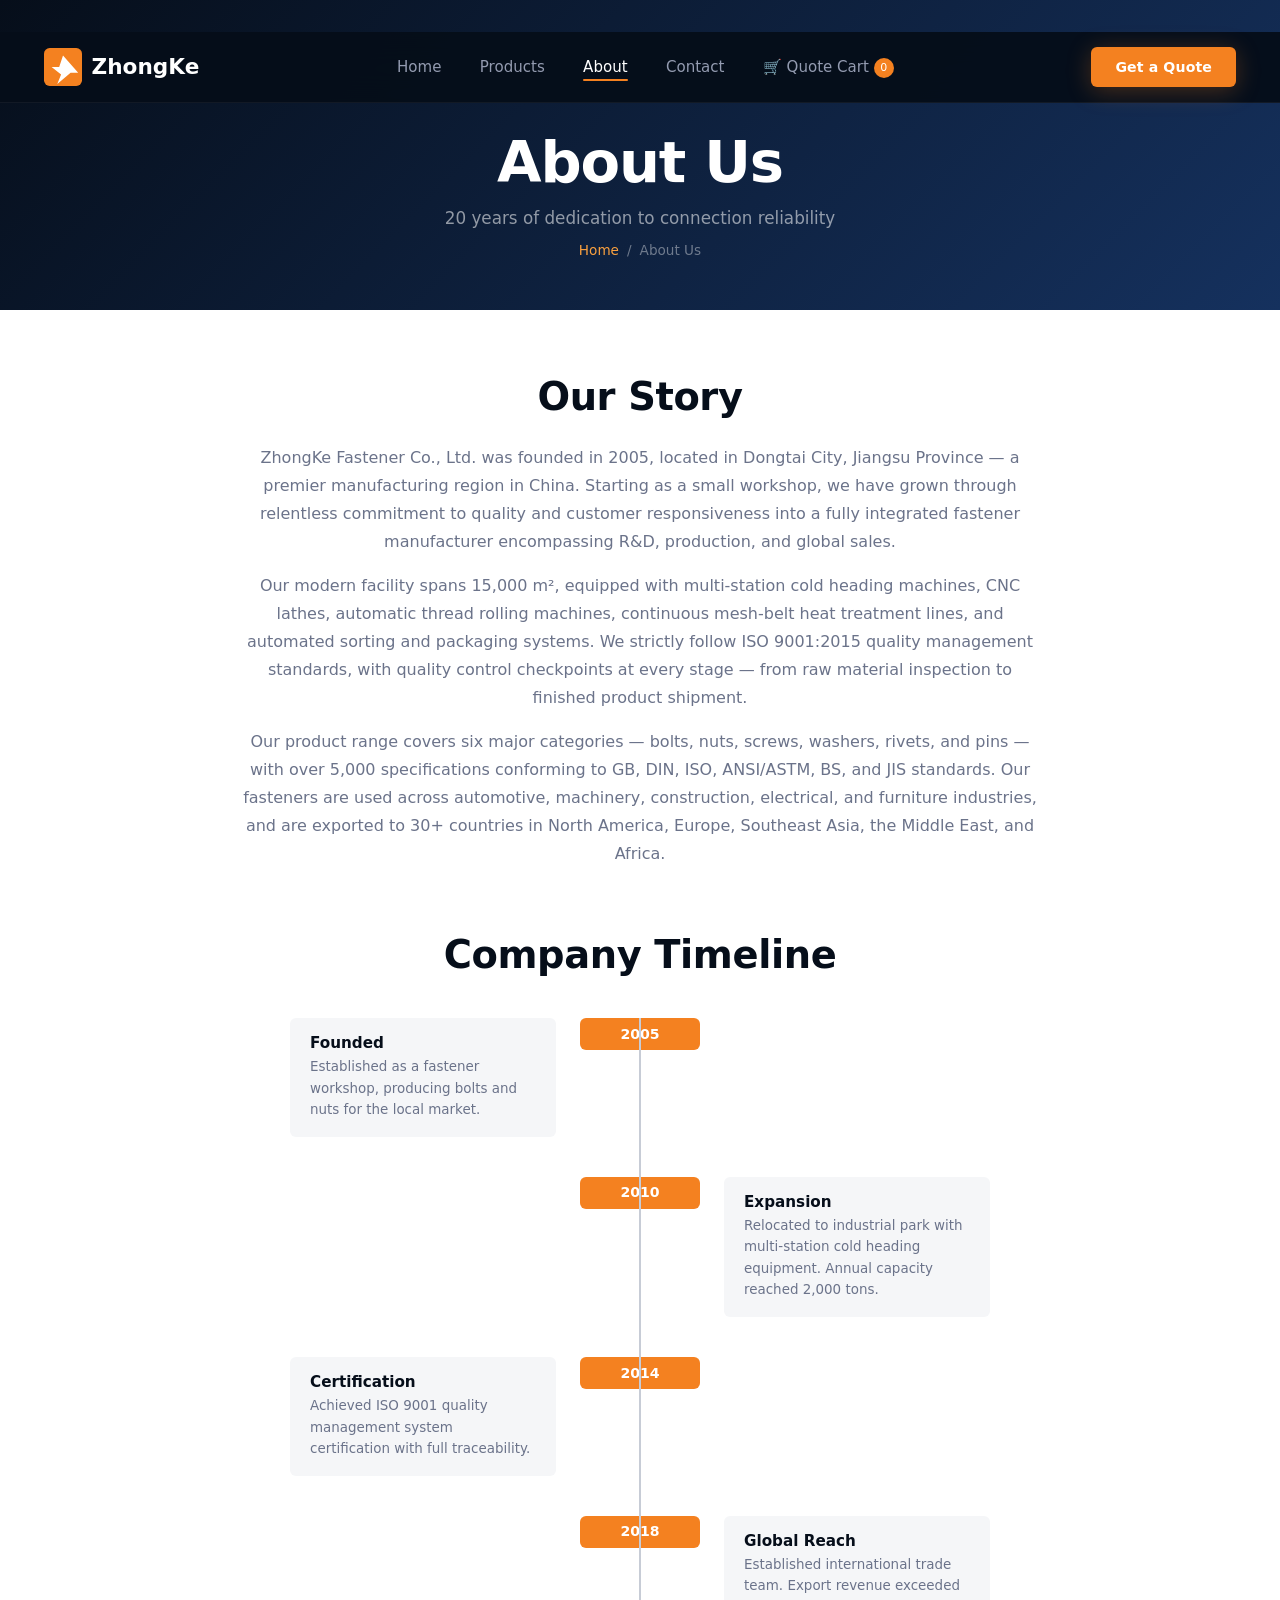
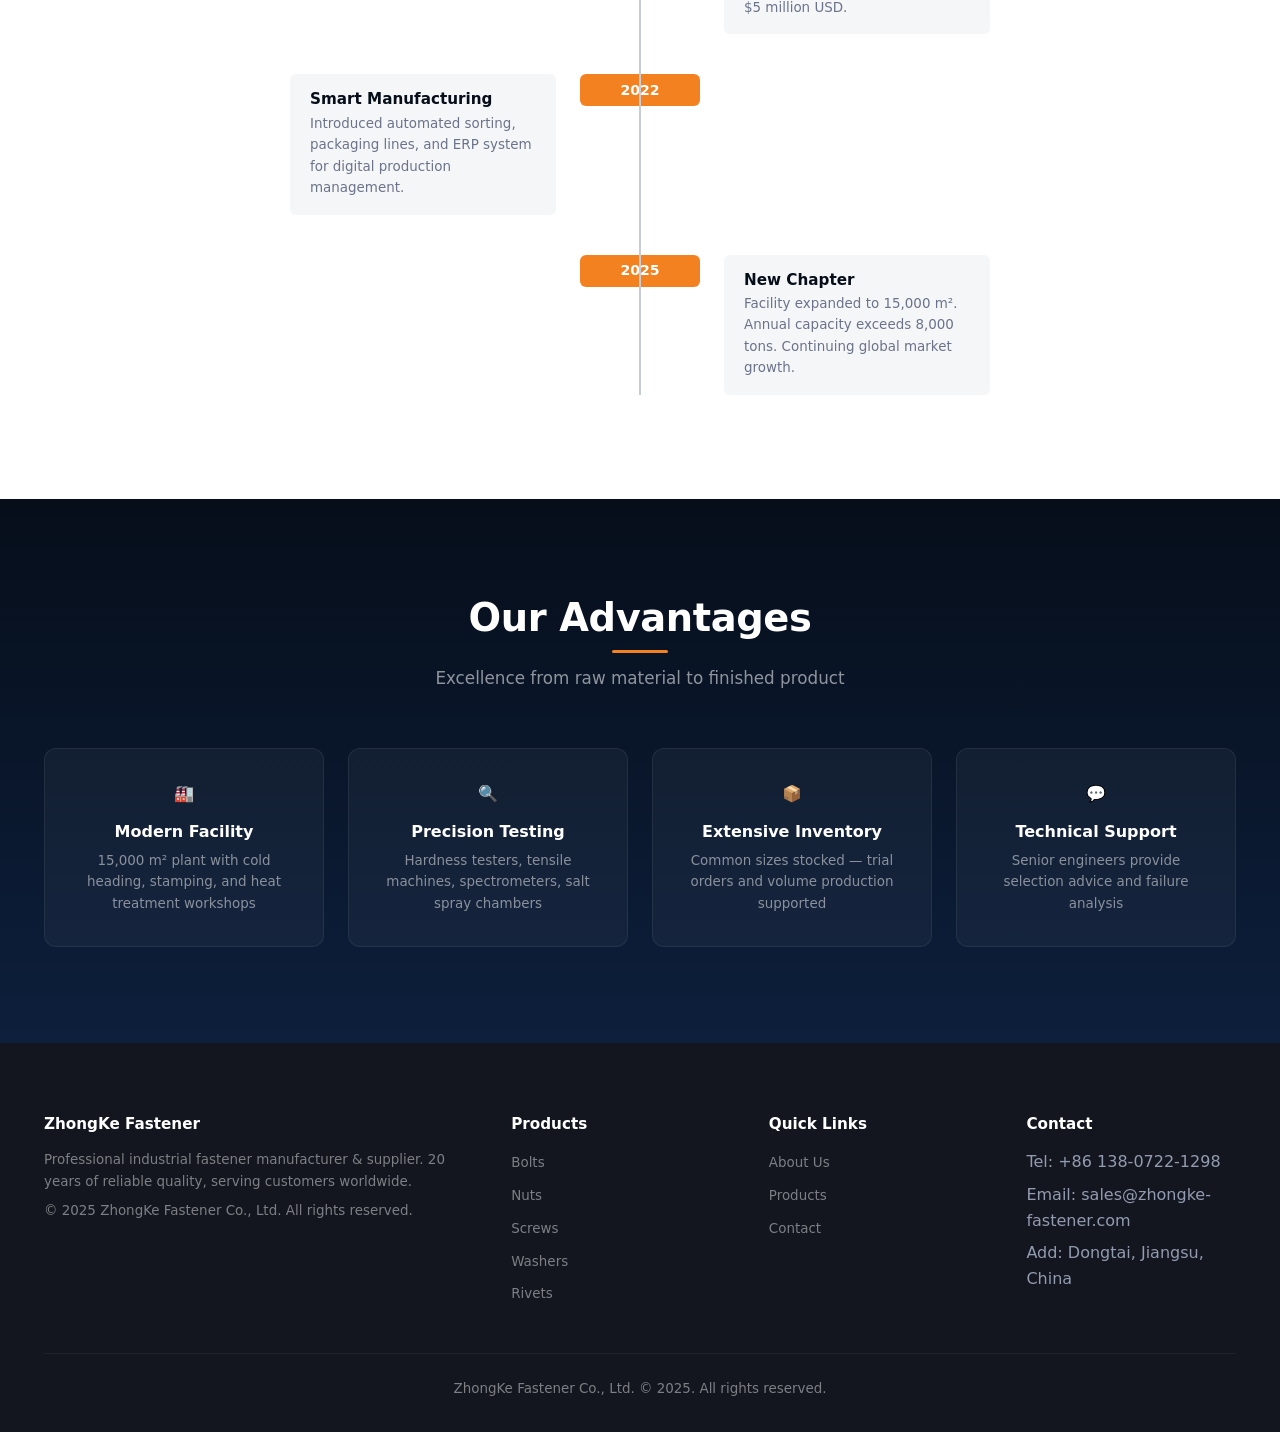
==== about.html @ 5b708c22 "Add Quote Cart + PayPal checkout to website - New cart.js: localStorage-based quote cart with add/re" ====
<!DOCTYPE html>
<html lang="en">
<head>
  <meta charset="UTF-8">
  <meta name="viewport" content="width=device-width, initial-scale=1.0">
  <meta name="description" content="About ZhongKe Fastener — Founded in 2005, professional fastener manufacturer. ISO 9001 certified, 15,000m² facility, exporting to 30+ countries.">
  <title>About Us | ZhongKe Fastener</title>
  <link rel="stylesheet" href="css/style.css">
</head>
<body>

  <nav class="navbar" id="navbar">
    <div class="container">
      <a href="index.html" class="nav-logo">
        <svg viewBox="0 0 40 40" fill="none" style="width:38px;height:38px"><rect width="40" height="40" rx="6" fill="#f48120"/><path d="M20 8l-4 12H8l10 8-4 10 14-12h8L20 8z" fill="#fff"/></svg>
        ZhongKe
      </a>
      <ul class="nav-links" id="navLinks">
        <li><a href="index.html">Home</a></li>
        <li><a href="products.html">Products</a></li>
        <li><a href="about.html" class="active">About</a></li>
        <li><a href="contact.html">Contact</a></li>
        <li><a href="cart.html" class="cart-nav-link">🛒 Quote Cart <span class="cart-badge" style="display:none;background:var(--orange);color:#fff;border-radius:50%;width:20px;height:20px;font-size:11px;align-items:center;justify-content:center;vertical-align:middle;">0</span></a></li>
      </ul>
      <div class="nav-cta">
        <a href="contact.html" class="btn btn-primary">Get a Quote</a>
      </div>
      <button class="mobile-toggle" id="mobileToggle" aria-label="Menu">
        <span></span><span></span><span></span>
      </button>
    </div>
  </nav>

  <section class="page-banner">
    <div class="container">
      <h1>About Us</h1>
      <p>20 years of dedication to connection reliability</p>
      <div class="breadcrumb">
        <a href="index.html">Home</a><span>/</span><span>About Us</span>
      </div>
    </div>
  </section>

  <section class="about-page">
    <div class="container">
      <div class="about-story">
        <h2 style="margin-bottom:1.5rem;">Our Story</h2>
        <p>ZhongKe Fastener Co., Ltd. was founded in 2005, located in Dongtai City, Jiangsu Province — a premier manufacturing region in China. Starting as a small workshop, we have grown through relentless commitment to quality and customer responsiveness into a fully integrated fastener manufacturer encompassing R&D, production, and global sales.</p>
        <p>Our modern facility spans 15,000 m², equipped with multi-station cold heading machines, CNC lathes, automatic thread rolling machines, continuous mesh-belt heat treatment lines, and automated sorting and packaging systems. We strictly follow ISO 9001:2015 quality management standards, with quality control checkpoints at every stage — from raw material inspection to finished product shipment.</p>
        <p>Our product range covers six major categories — bolts, nuts, screws, washers, rivets, and pins — with over 5,000 specifications conforming to GB, DIN, ISO, ANSI/ASTM, BS, and JIS standards. Our fasteners are used across automotive, machinery, construction, electrical, and furniture industries, and are exported to 30+ countries in North America, Europe, Southeast Asia, the Middle East, and Africa.</p>
      </div>

      <h2 style="text-align:center;margin-bottom:2.5rem;">Company Timeline</h2>
      <div class="timeline">
        <div class="timeline-item">
          <div class="timeline-content">
            <h4>Founded</h4>
            <p>Established as a fastener workshop, producing bolts and nuts for the local market.</p>
          </div>
          <div class="timeline-year">2005</div>
          <div></div>
        </div>
        <div class="timeline-item">
          <div></div>
          <div class="timeline-year">2010</div>
          <div class="timeline-content">
            <h4>Expansion</h4>
            <p>Relocated to industrial park with multi-station cold heading equipment. Annual capacity reached 2,000 tons.</p>
          </div>
        </div>
        <div class="timeline-item">
          <div class="timeline-content">
            <h4>Certification</h4>
            <p>Achieved ISO 9001 quality management system certification with full traceability.</p>
          </div>
          <div class="timeline-year">2014</div>
          <div></div>
        </div>
        <div class="timeline-item">
          <div></div>
          <div class="timeline-year">2018</div>
          <div class="timeline-content">
            <h4>Global Reach</h4>
            <p>Established international trade team. Export revenue exceeded $5 million USD.</p>
          </div>
        </div>
        <div class="timeline-item">
          <div class="timeline-content">
            <h4>Smart Manufacturing</h4>
            <p>Introduced automated sorting, packaging lines, and ERP system for digital production management.</p>
          </div>
          <div class="timeline-year">2022</div>
          <div></div>
        </div>
        <div class="timeline-item">
          <div></div>
          <div class="timeline-year">2025</div>
          <div class="timeline-content">
            <h4>New Chapter</h4>
            <p>Facility expanded to 15,000 m². Annual capacity exceeds 8,000 tons. Continuing global market growth.</p>
          </div>
        </div>
      </div>
    </div>
  </section>

  <section class="capability">
    <div class="container">
      <div class="section-title">
        <h2>Our Advantages</h2>
        <p>Excellence from raw material to finished product</p>
      </div>
      <div class="cap-grid">
        <div class="cap-card">
          <div class="cap-icon">&#x1f3ed;</div>
          <h3>Modern Facility</h3>
          <p>15,000 m² plant with cold heading, stamping, and heat treatment workshops</p>
        </div>
        <div class="cap-card">
          <div class="cap-icon">&#x1f50d;</div>
          <h3>Precision Testing</h3>
          <p>Hardness testers, tensile machines, spectrometers, salt spray chambers</p>
        </div>
        <div class="cap-card">
          <div class="cap-icon">&#x1f4e6;</div>
          <h3>Extensive Inventory</h3>
          <p>Common sizes stocked — trial orders and volume production supported</p>
        </div>
        <div class="cap-card">
          <div class="cap-icon">&#x1f4ac;</div>
          <h3>Technical Support</h3>
          <p>Senior engineers provide selection advice and failure analysis</p>
        </div>
      </div>
    </div>
  </section>

  <footer class="footer">
    <div class="container">
      <div class="footer-grid">
        <div>
          <h4>ZhongKe Fastener</h4>
          <p style="margin-bottom:0.5rem;">Professional industrial fastener manufacturer & supplier. 20 years of reliable quality, serving customers worldwide.</p>
          <p>&copy; 2025 ZhongKe Fastener Co., Ltd. All rights reserved.</p>
        </div>
        <div>
          <h4>Products</h4>
          <ul class="footer-links">
            <li><a href="products.html#bolts">Bolts</a></li>
            <li><a href="products.html#nuts">Nuts</a></li>
            <li><a href="products.html#screws">Screws</a></li>
            <li><a href="products.html#washers">Washers</a></li>
            <li><a href="products.html#rivets">Rivets</a></li>
          </ul>
        </div>
        <div>
          <h4>Quick Links</h4>
          <ul class="footer-links">
            <li><a href="about.html">About Us</a></li>
            <li><a href="products.html">Products</a></li>
            <li><a href="contact.html">Contact</a></li>
          </ul>
        </div>
        <div>
          <h4>Contact</h4>
          <ul class="footer-links">
            <li>Tel: +86 138-0722-1298</li>
            <li>Email: sales@zhongke-fastener.com</li>
            <li>Add: Dongtai, Jiangsu, China</li>
          </ul>
        </div>
      </div>
      <div class="footer-bottom">
        <p>ZhongKe Fastener Co., Ltd. &copy; 2025. All rights reserved.</p>
      </div>
    </div>
  </footer>

  <button class="scroll-top" id="scrollTop" aria-label="Back to top">&#x2191;</button>

  <script src="js/cart.js"></script>
  <script src="js/main.js"></script>
</html>
---- css/style.css ----
/* ============================================
   ZhongKe Fastener - Professional Website
   ============================================ */

:root {
  --blue-dark: #060e1a;
  --blue: #0d1f3c;
  --blue-mid: #15315e;
  --orange: #f48120;
  --orange-light: #f9a03f;
  --orange-glow: #fcc88c;
  --gold: #d4a017;
  --steel: #94a3b8;
  --white: #ffffff;
  --gray-50: #f5f6f8;
  --gray-100: #e7e9ee;
  --gray-200: #c7ccd6;
  --gray-300: #939bb0;
  --gray-500: #6b738a;
  --gray-600: #50576b;
  --gray-800: #232836;
  --gray-900: #13161f;
  --green: #0ea95a;
  --shadow-sm: 0 1px 3px rgba(6,14,26,0.06);
  --shadow: 0 4px 20px rgba(6,14,26,0.10);
  --shadow-lg: 0 16px 48px rgba(6,14,26,0.14);
  --shadow-orange: 0 4px 24px rgba(244,129,32,0.28);
  --radius: 6px;
  --radius-lg: 12px;
  --transition: 0.22s cubic-bezier(0.4, 0, 0.2, 1);
}

/* --- Reset --- */
*, *::before, *::after { box-sizing: border-box; margin: 0; padding: 0; }
html { scroll-behavior: smooth; font-size: 16px; }
body {
  font-family: 'Inter', 'Segoe UI', 'PingFang SC', 'Microsoft YaHei', system-ui, -apple-system, sans-serif;
  color: var(--gray-800);
  background: var(--white);
  line-height: 1.6;
  overflow-x: hidden;
  -webkit-font-smoothing: antialiased;
}
a { text-decoration: none; color: inherit; }
ul { list-style: none; }
img { max-width: 100%; display: block; }
h1, h2, h3, h4 { font-weight: 800; line-height: 1.2; color: var(--blue-dark); }
h1 { font-size: clamp(2.4rem, 4.5vw, 3.6rem); letter-spacing: -0.02em; }
h2 { font-size: clamp(1.7rem, 3.2vw, 2.4rem); letter-spacing: -0.01em; }
h3 { font-size: 1.2rem; }

.section-title { text-align: center; margin-bottom: 3.5rem; }
.section-title h2 { display: inline-block; padding-bottom: 0.75rem; position: relative; }
.section-title h2::after {
  content: '';
  position: absolute; bottom: 0; left: 50%; transform: translateX(-50%);
  width: 56px; height: 3px; background: var(--orange); border-radius: 2px;
}
.section-title p { color: var(--gray-500); margin-top: 0.75rem; font-size: 1.05rem; }
.container { max-width: 1240px; margin: 0 auto; padding: 0 1.5rem; }

/* --- Buttons --- */
.btn {
  display: inline-flex; align-items: center; gap: 0.5rem;
  padding: 0.85rem 2.2rem; border-radius: var(--radius);
  font-weight: 700; font-size: 0.95rem; transition: all var(--transition);
  cursor: pointer; border: none; text-align: center; letter-spacing: 0.01em;
}
.btn-primary { background: var(--orange); color: var(--white); box-shadow: var(--shadow-orange); }
.btn-primary:hover { background: #e0730e; transform: translateY(-2px); box-shadow: 0 8px 32px rgba(244,129,32,0.40); }
.btn-outline { background: transparent; color: var(--white); border: 2px solid rgba(255,255,255,0.4); }
.btn-outline:hover { background: var(--white); color: var(--blue-dark); border-color: var(--white); }
.btn-white { background: var(--white); color: var(--blue-dark); font-weight: 700; }
.btn-white:hover { transform: translateY(-2px); box-shadow: var(--shadow-lg); }

/* ============================================
   NAVIGATION
   ============================================ */
.navbar {
  position: fixed; top: 0; left: 0; right: 0; z-index: 1000;
  background: rgba(6,14,26,0.96); backdrop-filter: blur(16px);
  border-bottom: 1px solid rgba(255,255,255,0.05); transition: all var(--transition);
}
.navbar .container { display: flex; align-items: center; justify-content: space-between; height: 70px; }
.nav-logo { display: flex; align-items: center; gap: 0.6rem; font-size: 1.35rem; font-weight: 800; color: var(--white); }
.nav-logo svg { width: 38px; height: 38px; }
.nav-links { display: flex; align-items: center; gap: 2.4rem; }
.nav-links a { color: var(--gray-300); font-weight: 500; font-size: 0.94rem; transition: color var(--transition); position: relative; }
.nav-links a::after { content: ''; position: absolute; bottom: -5px; left: 0; width: 0; height: 2px; background: var(--orange); border-radius: 1px; transition: width var(--transition); }
.nav-links a:hover, .nav-links a.active { color: var(--white); }
.nav-links a:hover::after, .nav-links a.active::after { width: 100%; }
.nav-cta .btn { padding: 0.55rem 1.5rem; font-size: 0.88rem; }
.mobile-toggle { display: none; flex-direction: column; gap: 5px; cursor: pointer; padding: 6px; background: none; border: none; }
.mobile-toggle span { display: block; width: 28px; height: 2.5px; background: var(--white); border-radius: 3px; transition: all var(--transition); }

/* ============================================
   HERO
   ============================================ */
.hero {
  position: relative; min-height: 100vh; display: flex; align-items: center;
  background: linear-gradient(135deg, var(--blue-dark) 0%, #0a1730 40%, var(--blue) 100%);
  overflow: hidden;
}
.hero-bg-pattern {
  position: absolute; inset: 0; opacity: 0.04;
  background-image: url("data:image/svg+xml,%3Csvg width='60' height='60' viewBox='0 0 60 60' xmlns='http://www.w3.org/2000/svg'%3E%3Cpath d='M30 2l8 14 16 4-12 10 2 16-14-8-14 8 2-16-12-10 16-4z' fill='%23ffffff'/%3E%3C/svg%3E");
  background-size: 60px 60px;
}
.hero-glow-1, .hero-glow-2 {
  position: absolute; border-radius: 50%; filter: blur(100px);
}
.hero-glow-1 { top: -30%; right: -15%; width: 700px; height: 700px; background: rgba(244,129,32,0.12); }
.hero-glow-2 { bottom: -25%; left: -10%; width: 500px; height: 500px; background: rgba(212,160,23,0.08); }
.hero .container { position: relative; z-index: 1; display: grid; grid-template-columns: 1fr 1fr; gap: 4rem; align-items: center; padding-top: 70px; }
.hero-content { padding-right: 1rem; }
.hero-badge { display: inline-block; background: rgba(244,129,32,0.14); color: var(--orange-light); padding: 0.4rem 1.2rem; border-radius: 50px; font-size: 0.84rem; font-weight: 600; margin-bottom: 1.5rem; border: 1px solid rgba(244,129,32,0.25); }
.hero h1 { color: var(--white); margin-bottom: 1.25rem; }
.hero h1 span { color: var(--orange); }
.hero p { color: rgba(255,255,255,0.65); font-size: 1.1rem; max-width: 480px; margin-bottom: 2rem; line-height: 1.7; }
.hero-buttons { display: flex; gap: 1rem; flex-wrap: wrap; }
.hero-stats { display: flex; gap: 3rem; margin-top: 3rem; padding-top: 2rem; border-top: 1px solid rgba(255,255,255,0.08); }
.hero-stat h3 { color: var(--orange); font-size: 2rem; font-weight: 800; }
.hero-stat p { color: rgba(255,255,255,0.5); font-size: 0.84rem; margin: 0; }
.hero-visual { display: flex; justify-content: center; align-items: center; }
.hero-prod-grid { display: grid; grid-template-columns: 1fr 1fr; gap: 1rem; }
.hero-prod-card {
  background: rgba(255,255,255,0.04); border: 1px solid rgba(255,255,255,0.08);
  border-radius: var(--radius-lg); padding: 1.8rem 1.4rem; text-align: center;
  backdrop-filter: blur(12px); transition: all var(--transition);
}
.hero-prod-card:hover { background: rgba(255,255,255,0.08); transform: translateY(-4px); border-color: rgba(244,129,32,0.3); }
.hero-prod-card svg { width: 40px; height: 40px; margin-bottom: 0.75rem; color: var(--orange); }
.hero-prod-card h4 { color: var(--white); font-size: 0.94rem; font-weight: 600; margin-bottom: 0.2rem; }
.hero-prod-card p { color: rgba(255,255,255,0.4); font-size: 0.78rem; margin: 0; }

/* ============================================
   SECTION: About
   ============================================ */
.about { padding: 6rem 0; background: var(--white); }
.about-grid { display: grid; grid-template-columns: 1fr 1fr; gap: 5rem; align-items: center; }
.about-visual { position: relative; }
.about-visual-box {
  background: linear-gradient(135deg, var(--blue-mid), var(--blue-dark));
  border-radius: var(--radius-lg); height: 380px; position: relative; overflow: hidden;
  display: flex; align-items: center; justify-content: center;
}
.about-visual-box::after {
  content: ''; position: absolute;
  top: 16px; left: 16px; right: -16px; bottom: -16px;
  border: 2.5px solid var(--orange); border-radius: var(--radius-lg); z-index: -1;
}
.about-visual-box .visual-icon {
  position: relative; z-index: 1; color: rgba(244,129,32,0.5);
}
.about-visual-box .visual-icon svg { width: 100px; height: 100px; }
.about-stats-row { display: flex; gap: 2rem; margin-top: 1.5rem; }
.about-stat-mini { text-align: center; }
.about-stat-mini .stat-num { font-size: 1.6rem; font-weight: 800; color: var(--orange); }
.about-stat-mini .stat-label { font-size: 0.8rem; color: var(--gray-500); }
.about-features { display: grid; grid-template-columns: 1fr 1fr; gap: 1.2rem; margin-top: 2rem; }
.about-feat { display: flex; align-items: flex-start; gap: 0.8rem; padding: 0.8rem; border-radius: var(--radius); transition: background var(--transition); }
.about-feat:hover { background: var(--gray-50); }
.about-feat .feat-icon {
  flex-shrink: 0; width: 44px; height: 44px; background: rgba(244,129,32,0.08);
  border-radius: var(--radius); display: flex; align-items: center; justify-content: center;
  border: 1.5px solid rgba(244,129,32,0.12);
}
.about-feat .feat-icon svg { width: 22px; height: 22px; color: var(--orange); }
.about-feat h4 { font-size: 0.94rem; margin-bottom: 0.15rem; }
.about-feat p { font-size: 0.84rem; color: var(--gray-500); }

/* ============================================
   SECTION: Products Preview
   ============================================ */
.products { padding: 6rem 0; background: var(--gray-50); }
.product-categories { display: grid; grid-template-columns: repeat(8, 1fr); gap: 0.8rem; margin-bottom: 3rem; }
.cat-card {
  background: var(--white); border-radius: var(--radius-lg); padding: 1.8rem 0.8rem;
  text-align: center; box-shadow: var(--shadow-sm); border: 2px solid transparent;
  transition: all var(--transition); cursor: pointer;
}
.cat-card:hover { transform: translateY(-5px); box-shadow: var(--shadow); border-color: var(--orange); }
.cat-card.active { border-color: var(--orange); background: #fef9f4; box-shadow: 0 0 0 4px rgba(244,129,32,0.08); }
.cat-icon { margin-bottom: 0.8rem; display: flex; justify-content: center; }
.cat-icon svg { width: 44px; height: 44px; }
.cat-card.active .cat-icon svg { color: var(--orange); }
.cat-card h3 { font-size: 0.95rem; margin-bottom: 0.2rem; }
.cat-card p { font-size: 0.78rem; color: var(--gray-500); }

.product-table-wrapper {
  background: var(--white); border-radius: var(--radius-lg); box-shadow: var(--shadow);
  overflow: hidden; border: 1px solid var(--gray-100);
}
.product-table-header { background: var(--blue-dark); color: var(--white); padding: 1.25rem 2rem; display: flex; align-items: center; justify-content: space-between; }
.product-table-header h3 { color: var(--white); font-size: 1.1rem; }
.product-count { font-size: 0.84rem; color: var(--orange-light); background: rgba(244,129,32,0.15); padding: 0.3rem 0.8rem; border-radius: 50px; }
.product-table { width: 100%; border-collapse: collapse; }
.product-table thead th { background: var(--gray-50); padding: 0.9rem 1.25rem; text-align: left; font-size: 0.78rem; font-weight: 700; color: var(--gray-500); text-transform: uppercase; letter-spacing: 0.06em; border-bottom: 2px solid var(--gray-200); }
.product-table tbody td { padding: 0.95rem 1.25rem; font-size: 0.88rem; border-bottom: 1px solid var(--gray-100); }
.product-table tbody tr:hover { background: #fafbfc; }
.spec-tag { display: inline-block; background: var(--gray-50); padding: 0.2rem 0.6rem; border-radius: 4px; font-size: 0.78rem; margin: 0.12rem; font-weight: 500; color: var(--gray-600); border: 1px solid var(--gray-100); }
.grade-tag { display: inline-block; background: rgba(14,169,90,0.08); color: #0a7a40; padding: 0.22rem 0.65rem; border-radius: 4px; font-size: 0.8rem; font-weight: 700; }
.inquiry-link { color: var(--orange); font-weight: 600; font-size: 0.84rem; white-space: nowrap; }
.inquiry-link:hover { text-decoration: underline; }

/* ============================================
   SECTION: Production Process (NEW)
   ============================================ */
.process { padding: 6rem 0; background: var(--white); }
.process-steps {
  display: grid; grid-template-columns: repeat(5, 1fr); gap: 1rem;
  position: relative;
}
.process-steps::before {
  content: '';
  position: absolute; top: 44px; left: 10%; right: 10%; height: 2px;
  background: linear-gradient(90deg, var(--gray-200), var(--orange), var(--gray-200));
  z-index: 0;
}
.process-step {
  text-align: center; position: relative; z-index: 1;
}
.process-step .step-circle {
  width: 88px; height: 88px; margin: 0 auto 1rem;
  background: var(--white); border: 2.5px solid var(--gray-200);
  border-radius: 50%; display: flex; align-items: center; justify-content: center;
  transition: all var(--transition);
}
.process-step:hover .step-circle { border-color: var(--orange); background: #fef9f4; transform: scale(1.05); }
.process-step .step-circle svg { width: 38px; height: 38px; color: var(--gray-500); transition: color var(--transition); }
.process-step:hover .step-circle svg { color: var(--orange); }
.process-step .step-num {
  font-size: 0.75rem; font-weight: 800; color: var(--orange);
  background: rgba(244,129,32,0.1); padding: 0.15rem 0.5rem; border-radius: 20px;
  display: inline-block; margin-bottom: 0.5rem;
}
.process-step h4 { font-size: 0.94rem; margin-bottom: 0.25rem; }
.process-step p { font-size: 0.8rem; color: var(--gray-500); }

/* ============================================
   SECTION: Material Grade Table (NEW)
   ============================================ */
.material-ref { padding: 6rem 0; background: var(--gray-50); }
.grade-table-wrapper {
  background: var(--white); border-radius: var(--radius-lg); box-shadow: var(--shadow);
  overflow: hidden;
}
.grade-table { width: 100%; border-collapse: collapse; }
.grade-table thead th {
  background: var(--blue-dark); color: var(--white); padding: 1rem 1.25rem;
  text-align: left; font-size: 0.82rem; font-weight: 700; text-transform: uppercase; letter-spacing: 0.05em;
}
.grade-table thead th:first-child { border-radius: var(--radius-lg) 0 0 0; }
.grade-table thead th:last-child { border-radius: 0 var(--radius-lg) 0 0; }
.grade-table tbody td { padding: 0.9rem 1.25rem; font-size: 0.88rem; border-bottom: 1px solid var(--gray-100); }
.grade-table tbody tr:hover { background: #fafbfc; }
.grade-highlight { color: var(--orange); font-weight: 700; }

/* ============================================
   SECTION: FAQ (NEW)
   ============================================ */
.faq { padding: 6rem 0; background: var(--white); }
.faq-list { max-width: 800px; margin: 0 auto; }
.faq-item {
  border: 1px solid var(--gray-100); border-radius: var(--radius);
  margin-bottom: 0.75rem; overflow: hidden;
  transition: all var(--transition);
}
.faq-item:hover { border-color: var(--gray-200); }
.faq-item.open { border-color: var(--orange); box-shadow: 0 0 0 3px rgba(244,129,32,0.06); }
.faq-question {
  width: 100%; display: flex; align-items: center; justify-content: space-between;
  padding: 1.2rem 1.5rem; background: none; border: none;
  cursor: pointer; font-size: 1rem; font-weight: 600; color: var(--blue-dark);
  text-align: left; font-family: inherit;
}
.faq-question .faq-arrow {
  flex-shrink: 0; width: 24px; height: 24px; transition: transform var(--transition);
  color: var(--gray-500);
}
.faq-item.open .faq-question .faq-arrow { transform: rotate(180deg); color: var(--orange); }
.faq-answer { max-height: 0; overflow: hidden; transition: max-height 0.35s ease; }
.faq-item.open .faq-answer { max-height: 300px; }
.faq-answer p { padding: 0 1.5rem 1.2rem; font-size: 0.9rem; color: var(--gray-600); line-height: 1.7; }

/* ============================================
   SECTION: Catalog Download (NEW)
   ============================================ */
.catalog-cta {
  padding: 5rem 0; background: linear-gradient(135deg, var(--blue-dark), var(--blue-mid));
  text-align: center; position: relative; overflow: hidden;
}
.catalog-cta::before {
  content: ''; position: absolute; top: -50%; left: -20%;
  width: 600px; height: 600px; border-radius: 50%;
  background: rgba(244,129,32,0.08); filter: blur(80px);
}
.catalog-cta .container { position: relative; z-index: 1; }
.catalog-cta h2 { color: var(--white); margin-bottom: 0.75rem; }
.catalog-cta p { color: rgba(255,255,255,0.6); font-size: 1.05rem; margin-bottom: 2rem; }
.catalog-features { display: flex; justify-content: center; gap: 3rem; margin-bottom: 2rem; flex-wrap: wrap; }
.catalog-feat { color: rgba(255,255,255,0.7); display: flex; align-items: center; gap: 0.5rem; font-size: 0.9rem; }
.catalog-feat svg { width: 20px; height: 20px; color: var(--orange); }

/* ============================================
   SECTION: Why Us (Capability)
   ============================================ */
.capability { padding: 6rem 0; background: linear-gradient(180deg, var(--blue-dark), var(--blue)); color: var(--white); }
.capability .section-title h2 { color: var(--white); }
.capability .section-title p { color: rgba(255,255,255,0.55); }
.cap-grid { display: grid; grid-template-columns: repeat(4, 1fr); gap: 1.5rem; }
.cap-card {
  background: rgba(255,255,255,0.04); border: 1px solid rgba(255,255,255,0.07);
  border-radius: var(--radius-lg); padding: 2rem 1.5rem; text-align: center;
  transition: all var(--transition);
}
.cap-card:hover { background: rgba(255,255,255,0.08); transform: translateY(-4px); }
.cap-card .cap-icon { margin-bottom: 1rem; display: flex; justify-content: center; }
.cap-card .cap-icon svg { width: 44px; height: 44px; color: var(--orange); }
.cap-card h3 { color: var(--white); font-size: 1rem; margin-bottom: 0.5rem; }
.cap-card p { color: rgba(255,255,255,0.5); font-size: 0.84rem; }

/* ============================================
   SECTION: Certifications
   ============================================ */
.certs { padding: 4rem 0; background: var(--white); border-top: 1px solid var(--gray-100); }
.cert-strip { display: flex; align-items: center; justify-content: center; gap: 4rem; flex-wrap: wrap; }
.cert-item { text-align: center; opacity: 0.65; transition: opacity var(--transition); }
.cert-item:hover { opacity: 1; }
.cert-item .cert-icon { margin-bottom: 0.5rem; display: flex; justify-content: center; }
.cert-item .cert-icon svg { width: 36px; height: 36px; color: var(--gray-500); }
.cert-item p { font-size: 0.82rem; font-weight: 700; color: var(--gray-500); }

/* ============================================
   SECTION: Contact
   ============================================ */
.contact { padding: 6rem 0; background: var(--gray-50); }
.contact-grid { display: grid; grid-template-columns: 1fr 1.2fr; gap: 3rem; align-items: start; }
.contact-info .contact-item { display: flex; align-items: flex-start; gap: 1rem; padding: 1.1rem 0; border-bottom: 1px solid var(--gray-200); }
.contact-icon { flex-shrink: 0; width: 48px; height: 48px; background: rgba(244,129,32,0.08); border-radius: var(--radius); display: flex; align-items: center; justify-content: center; border: 1.5px solid rgba(244,129,32,0.1); }
.contact-icon svg { width: 22px; height: 22px; color: var(--orange); }
.contact-info h3 { font-size: 1rem; margin-bottom: 0.1rem; font-weight: 700; }
.contact-info p { color: var(--gray-500); font-size: 0.9rem; }

.inquiry-form { background: var(--white); border-radius: var(--radius-lg); padding: 2.5rem; box-shadow: var(--shadow-lg); border: 1px solid var(--gray-100); }
.inquiry-form h3 { margin-bottom: 1.5rem; font-size: 1.2rem; }
.form-row { display: grid; grid-template-columns: 1fr 1fr; gap: 1rem; }
.form-group { margin-bottom: 1.1rem; }
.form-group label { display: block; font-size: 0.84rem; font-weight: 700; margin-bottom: 0.35rem; color: var(--gray-800); }
.form-group input, .form-group select, .form-group textarea {
  width: 100%; padding: 0.7rem 1rem; border: 1.5px solid var(--gray-200);
  border-radius: var(--radius); font-size: 0.9rem; font-family: inherit;
  background: var(--gray-50); transition: all var(--transition); color: var(--gray-800);
}
.form-group input:focus, .form-group select:focus, .form-group textarea:focus {
  outline: none; border-color: var(--orange); box-shadow: 0 0 0 3px rgba(244,129,32,0.08); background: var(--white);
}
.form-group textarea { resize: vertical; min-height: 110px; }
.form-group.full { grid-column: 1 / -1; }

/* ============================================
   FOOTER
   ============================================ */
.footer { background: var(--gray-900); color: var(--gray-300); padding: 4.5rem 0 2rem; }
.footer-grid { display: grid; grid-template-columns: 2fr 1fr 1fr 1fr; gap: 3rem; padding-bottom: 2.5rem; border-bottom: 1px solid rgba(255,255,255,0.05); }
.footer h4 { color: var(--white); font-size: 0.95rem; margin-bottom: 1rem; font-weight: 700; }
.footer p, .footer a { font-size: 0.84rem; color: rgba(255,255,255,0.45); }
.footer a:hover { color: var(--orange); }
.footer-links li { margin-bottom: 0.45rem; }
.footer-bottom { padding-top: 1.5rem; text-align: center; font-size: 0.8rem; color: rgba(255,255,255,0.25); }

/* ============================================
   SCROLL TO TOP
   ============================================ */
.scroll-top {
  position: fixed; bottom: 2rem; right: 2rem; width: 46px; height: 46px;
  background: var(--orange); color: var(--white); border: none; border-radius: 50%;
  font-size: 1.2rem; cursor: pointer; box-shadow: var(--shadow-orange);
  opacity: 0; transform: translateY(20px); transition: all var(--transition);
  pointer-events: none; z-index: 999; display: flex; align-items: center; justify-content: center;
}
.scroll-top.visible { opacity: 1; transform: translateY(0); pointer-events: auto; }
.scroll-top:hover { background: #e0730e; transform: translateY(-3px); }

/* ============================================
   PAGE BANNER
   ============================================ */
.page-banner { background: linear-gradient(135deg, var(--blue-dark), var(--blue-mid)); padding: 8rem 0 3rem; text-align: center; }
.page-banner h1 { color: var(--white); margin-bottom: 0.5rem; }
.page-banner p { color: rgba(255,255,255,0.55); font-size: 1.05rem; }
.breadcrumb { display: flex; justify-content: center; gap: 0.5rem; font-size: 0.85rem; color: rgba(255,255,255,0.4); margin-top: 0.5rem; }
.breadcrumb a { color: var(--orange-light); }
.breadcrumb a:hover { text-decoration: underline; }

/* ============================================
   PRODUCTS PAGE
   ============================================ */
.products-page { padding: 4rem 0; background: var(--white); }
.product-filter-bar { display: flex; gap: 1rem; margin-bottom: 2.5rem; flex-wrap: wrap; align-items: center; justify-content: space-between; }
.filter-tags { display: flex; gap: 0.5rem; flex-wrap: wrap; }
.filter-tag { padding: 0.45rem 1.1rem; border-radius: 50px; font-size: 0.84rem; font-weight: 600; background: var(--gray-50); border: 1.5px solid var(--gray-200); cursor: pointer; transition: all var(--transition); }
.filter-tag:hover, .filter-tag.active { background: var(--orange); color: var(--white); border-color: var(--orange); }
.product-search { padding: 0.55rem 1rem; border: 1.5px solid var(--gray-200); border-radius: var(--radius); font-size: 0.9rem; width: 240px; background: var(--gray-50); transition: all var(--transition); }
.product-search:focus { outline: none; border-color: var(--orange); box-shadow: 0 0 0 3px rgba(244,129,32,0.08); }
.product-detail-cards { display: grid; grid-template-columns: repeat(2, 1fr); gap: 1.5rem; }
.prod-detail-card { background: var(--white); border: 1px solid var(--gray-100); border-radius: var(--radius-lg); padding: 1.8rem; box-shadow: var(--shadow-sm); transition: all var(--transition); display: flex; gap: 1.5rem; }
.prod-detail-card:hover { box-shadow: var(--shadow); border-color: var(--gray-200); }
.prod-detail-card .prod-thumb { width: 100px; height: 100px; background: var(--gray-50); border-radius: var(--radius); display: flex; align-items: center; justify-content: center; flex-shrink: 0; border: 1px solid var(--gray-100); }
.prod-detail-card .prod-thumb svg { width: 48px; height: 48px; color: var(--orange); }
.prod-detail-card .prod-info h3 { font-size: 1.05rem; margin-bottom: 0.4rem; }
.prod-detail-card .prod-info p { font-size: 0.84rem; color: var(--gray-500); margin-bottom: 0.5rem; }
.prod-specs { display: flex; flex-wrap: wrap; gap: 0.3rem; margin-bottom: 0.75rem; }
.prod-specs .spec-tag { font-size: 0.75rem; }
.prod-meta { display: flex; gap: 1.5rem; font-size: 0.82rem; color: var(--gray-500); align-items: center; }
.prod-meta span { font-weight: 700; color: var(--blue-dark); }

/* Add to Cart / Quote Buttons */
.btn-add-cart {
  background: var(--orange); color: #fff; border: none; border-radius: 6px;
  padding: 6px 14px; font-size: 0.82rem; font-weight: 600; cursor: pointer;
  transition: all .15s; white-space: nowrap;
}
.btn-add-cart:hover { background: #d9701a; }
.btn-add-cart-sm {
  background: var(--orange); color: #fff; border: none; border-radius: 4px;
  padding: 3px 10px; font-size: 0.75rem; font-weight: 600; cursor: pointer;
  transition: all .15s;
}
.btn-add-cart-sm:hover { background: #d9701a; }

/* Cart Badge */
.cart-badge { display: inline-flex !important; }
.cart-nav-link { font-weight: 600; }

/* Cart Page */
.cart-table { width: 100%; border-collapse: collapse; margin: 1rem 0 2rem 0; }
.cart-table th { background: var(--blue-dark); color: #fff; padding: 12px 14px; text-align: left; font-size: 0.85rem; }
.cart-table td { padding: 10px 14px; border-bottom: 1px solid var(--gray-100); font-size: 0.9rem; }
.cart-table .qty-input { width: 60px; padding: 6px; border: 1px solid var(--gray-200); border-radius: 6px; text-align: center; font-size: 0.9rem; }
.cart-table .btn-remove { background: none; border: none; color: #e53e3e; cursor: pointer; font-size: 1.2rem; }
.cart-summary { background: var(--gray-50); border-radius: var(--radius-lg); padding: 2rem; margin: 2rem 0; }
.cart-summary h3 { margin-bottom: 1rem; }
.cart-actions { display: flex; gap: 1rem; flex-wrap: wrap; margin-top: 1.5rem; }
.cart-empty { text-align: center; padding: 3rem; color: var(--gray-500); }
.cart-empty h2 { font-size: 1.5rem; margin-bottom: 0.5rem; }

/* ============================================
   ABOUT PAGE
   ============================================ */
.about-page { padding: 4rem 0; background: var(--white); }
.about-story { max-width: 800px; margin: 0 auto 4rem; text-align: center; }
.about-story p { color: var(--gray-500); margin-bottom: 1rem; font-size: 1rem; line-height: 1.75; }
.timeline { max-width: 700px; margin: 0 auto; position: relative; }
.timeline::before { content: ''; position: absolute; left: 50%; top: 0; bottom: 0; width: 2px; background: var(--gray-200); transform: translateX(-50%); }
.timeline-item { display: grid; grid-template-columns: 1fr 120px 1fr; gap: 1.5rem; align-items: start; margin-bottom: 2.5rem; }
.timeline-year { text-align: center; background: var(--orange); color: var(--white); font-weight: 800; padding: 0.3rem 0.8rem; border-radius: var(--radius); font-size: 0.88rem; }
.timeline-content { padding: 1rem 1.25rem; background: var(--gray-50); border-radius: var(--radius); }
.timeline-content h4 { font-size: 0.95rem; margin-bottom: 0.25rem; }
.timeline-content p { font-size: 0.84rem; color: var(--gray-500); }

/* ============================================
   CONTACT PAGE
   ============================================ */
.contact-page { padding: 4rem 0; background: var(--white); }
.contact-page .contact-grid { margin-top: 1rem; }
.map-placeholder { background: var(--gray-50); border-radius: var(--radius-lg); height: 280px; display: flex; align-items: center; justify-content: center; color: var(--gray-300); font-size: 0.95rem; border: 1px dashed var(--gray-200); }

/* ============================================
   COUNTER ANIMATION
   ============================================ */
.stat-num { display: inline-block; }

/* ============================================
   ANIMATIONS & EFFECTS
   ============================================ */
@keyframes fadeInUp { from { opacity: 0; transform: translateY(30px); } to { opacity: 1; transform: translateY(0); } }
@keyframes fadeIn { from { opacity: 0; } to { opacity: 1; } }
@keyframes shimmer { 0% { background-position: -200px 0; } 100% { background-position: 200px 0; } }
.animate-in { animation: fadeInUp 0.6s ease forwards; }
.reveal { opacity: 0; transform: translateY(24px); transition: all 0.6s ease; }
.reveal.visible { opacity: 1; transform: translateY(0); }

/* ============================================
/* ============================================
   TOP TRUST BAR (NEW)
   ============================================ */
.trust-bar {
  background: var(--blue-dark); color: rgba(255,255,255,0.7); font-size: 0.78rem;
  padding: 0.45rem 0; border-bottom: 1px solid rgba(255,255,255,0.05);
}
.trust-bar .container { display: flex; justify-content: space-between; align-items: center; gap: 1rem; flex-wrap: wrap; }
.trust-items { display: flex; gap: 1.5rem; flex-wrap: wrap; }
.trust-items span { display: flex; align-items: center; gap: 0.35rem; white-space: nowrap; }
.trust-items svg { color: var(--orange); flex-shrink: 0; }
.trust-contact { display: flex; gap: 1.2rem; }
.trust-contact a { color: rgba(255,255,255,0.6); transition: color var(--transition); }
.trust-contact a:hover { color: var(--orange); }

/* ============================================
   NAV TWEAK
   ============================================ */
.navbar { top: 32px; }
.nav-logo span { font-weight: 400; color: var(--orange-light); }

/* ============================================
   INDUSTRY APPLICATIONS (NEW)
   ============================================ */
.applications { padding: 6rem 0; background: var(--white); }
.app-grid { display: grid; grid-template-columns: repeat(3, 1fr); gap: 1.5rem; }
.app-card {
  background: var(--white); border: 1px solid var(--gray-100); border-radius: var(--radius-lg);
  padding: 2rem 1.5rem; text-align: center; transition: all var(--transition); cursor: default;
}
.app-card:hover { transform: translateY(-5px); box-shadow: var(--shadow-lg); border-color: var(--orange); }
.app-card .app-icon { display: flex; justify-content: center; margin-bottom: 1rem; }
.app-card .app-icon svg { width: 48px; height: 48px; color: var(--orange); }
.app-card h4 { font-size: 1rem; margin-bottom: 0.4rem; }
.app-card p { font-size: 0.84rem; color: var(--gray-500); line-height: 1.6; }

/* ============================================
   TECHNICAL RESOURCES (NEW)
   ============================================ */
.tech-resources { padding: 6rem 0; background: var(--gray-50); }
.resource-grid { display: grid; grid-template-columns: repeat(4, 1fr); gap: 1.25rem; }
.resource-card {
  background: var(--white); border: 1px solid var(--gray-100); border-radius: var(--radius-lg);
  padding: 1.8rem 1.5rem; transition: all var(--transition); display: flex; flex-direction: column;
  cursor: pointer; text-decoration: none; color: inherit;
}
.resource-card:hover { transform: translateY(-4px); box-shadow: var(--shadow); border-color: var(--orange); }
.resource-card .res-icon { margin-bottom: 1rem; }
.resource-card .res-icon svg { width: 44px; height: 44px; color: var(--orange); }
.resource-card h4 { font-size: 0.95rem; margin-bottom: 0.4rem; }
.resource-card p { font-size: 0.82rem; color: var(--gray-500); margin-bottom: 1rem; flex: 1; line-height: 1.6; }
.res-tag {
  display: inline-block; background: var(--gray-50); color: var(--orange); padding: 0.25rem 0.7rem;
  border-radius: 20px; font-size: 0.75rem; font-weight: 700; border: 1.5px solid rgba(244,129,32,0.2);
  align-self: flex-start;
}

/* ============================================
   IMPROVED CONTACT CARDS (NEW)
   ============================================ */
.contact-card {
  display: flex; align-items: flex-start; gap: 1rem; padding: 1.2rem;
  border: 1px solid var(--gray-100); border-radius: var(--radius);
  margin-bottom: 0.75rem; background: var(--white); transition: all var(--transition);
}
.contact-card:hover { border-color: var(--gray-200); box-shadow: var(--shadow-sm); }
.contact-card h3 { font-size: 0.95rem; margin-bottom: 0.15rem; }
.contact-card p { color: var(--gray-500); font-size: 0.84rem; }
.contact-card .contact-val { font-weight: 700; color: var(--blue-dark); font-size: 0.95rem; }
.contact-icon-big {
  flex-shrink: 0; width: 48px; height: 48px; background: rgba(244,129,32,0.06);
  border-radius: var(--radius); display: flex; align-items: center; justify-content: center;
  border: 1.5px solid rgba(244,129,32,0.12);
}
.contact-icon-big svg { width: 24px; height: 24px; color: var(--orange); }

/* ============================================
   FOOTER LOGO
   ============================================ */
.footer-logo { display: flex; align-items: center; gap: 0.6rem; }
.footer-logo span { color: var(--white); font-size: 1.1rem; font-weight: 700; }

/* ============================================
   RESPONSIVE
   ============================================ */
@media (max-width: 1024px) {
  .hero .container { grid-template-columns: 1fr; text-align: center; }
  .hero p { max-width: 100%; }
  .hero-buttons { justify-content: center; }
  .hero-stats { justify-content: center; }
  .hero-visual { display: none; }
  .product-categories { grid-template-columns: repeat(3, 1fr); }
  .process-steps { grid-template-columns: repeat(5, 1fr); gap: 0.5rem; }
  .process-steps::before { left: 5%; right: 5%; top: 32px; }
  .process-step .step-circle { width: 64px; height: 64px; }
  .process-step .step-circle svg { width: 28px; height: 28px; }
  .cap-grid { grid-template-columns: repeat(2, 1fr); }
  .product-detail-cards { grid-template-columns: 1fr; }
  .footer-grid { grid-template-columns: 1fr 1fr; }
  .contact-grid { grid-template-columns: 1fr; }
  .about-grid { grid-template-columns: 1fr; }
  .timeline-item { grid-template-columns: 1fr; }
  .timeline::before { left: 20px; }
  .app-grid { grid-template-columns: repeat(2, 1fr); }
  .resource-grid { grid-template-columns: repeat(2, 1fr); }
  .trust-bar .container { flex-direction: column; }
  .showcase-grid { grid-template-columns: repeat(2, 1fr); }
}

@media (max-width: 768px) {
  .trust-bar { display: none; }
  .navbar { top: 0; }
  .nav-links { display: none; }
  .nav-links.open { display: flex; flex-direction: column; position: absolute; top: 70px; left: 0; right: 0; background: var(--blue-dark); padding: 1.5rem; gap: 1.2rem; border-bottom: 2px solid var(--orange); }
  .mobile-toggle { display: flex; }
  .product-categories { grid-template-columns: repeat(2, 1fr); }
  .process-steps { grid-template-columns: 1fr; gap: 1.5rem; }
  .process-steps::before { display: none; }
  .cap-grid { grid-template-columns: 1fr; }
  .hero-stats { flex-direction: column; gap: 1rem; align-items: center; }
  .form-row { grid-template-columns: 1fr; }
  .product-filter-bar { flex-direction: column; align-items: stretch; }
  .product-search { width: 100%; }
  .cert-strip { gap: 2rem; }
  .footer-grid { grid-template-columns: 1fr; }
  .catalog-features { flex-direction: column; align-items: center; gap: 1rem; }
  .app-grid { grid-template-columns: 1fr; }
  .resource-grid { grid-template-columns: 1fr; }
  .showcase-grid { grid-template-columns: 1fr; }
  .showcase-img { height: 200px; }
  .trust-items { justify-content: center; }
}

/* ============================================
   PRODUCT IMAGE SHOWCASE (NEW)
   ============================================ */
.prod-showcase { padding: 6rem 0; background: var(--white); }
.showcase-grid { display: grid; grid-template-columns: repeat(3, 1fr); gap: 1.8rem; }
.showcase-card {
  background: var(--white); border-radius: var(--radius-lg);
  box-shadow: var(--shadow); overflow: hidden;
  transition: all var(--transition); border: 1px solid var(--gray-100);
}
.showcase-card:hover { transform: translateY(-6px); box-shadow: var(--shadow-lg); }
.showcase-img {
  width: 100%; height: 240px; object-fit: cover;
  display: block; background: linear-gradient(135deg, #e9ecf2 0%, #cdd3de 50%, #a3adc1 100%);
  position: relative; overflow: hidden;
}
.showcase-img::after {
  content: ''; position: absolute; inset: 0;
  background: linear-gradient(180deg, transparent 60%, rgba(6,14,26,0.6) 100%);
}
.showcase-img.metal-1 { background: linear-gradient(135deg, #5a6477 0%, #7a8497 30%, #50576b 60%, #3a4255 100%); }
.showcase-img.metal-2 { background: linear-gradient(135deg, #6b738a 0%, #8a92a3 30%, #50576b 60%, #2a3244 100%); }
.showcase-img.metal-3 { background: linear-gradient(135deg, #4a5468 0%, #6b738a 35%, #3a4255 65%, #232836 100%); }
.showcase-img.metal-4 { background: linear-gradient(135deg, #7a8497 0%, #939bb0 30%, #5a6477 60%, #3a4a5a 100%); }
.showcase-img.metal-5 { background: linear-gradient(135deg, #5a6477 0%, #7a8490 30%, #4a5468 60%, #2a3548 100%); }
.showcase-img.metal-6 { background: linear-gradient(135deg, #6b758a 0%, #8a94a3 30%, #555f6b 60%, #3a4555 100%); }
.showcase-img .img-label {
  position: absolute; bottom: 0.8rem; left: 0.8rem; z-index: 1;
  background: var(--orange); color: #fff; padding: 0.25rem 0.75rem;
  border-radius: 4px; font-size: 0.75rem; font-weight: 700;
}
.showcase-img .img-icon {
  position: absolute; top: 50%; left: 50%; transform: translate(-50%,-60%);
  z-index: 1; opacity: 0.6;
}
.showcase-img .img-icon svg { width: 72px; height: 72px; color: rgba(255,255,255,0.5); }
.showcase-body { padding: 1.3rem 1.5rem 1.5rem; }
.showcase-body h3 { font-size: 1.05rem; margin-bottom: 0.3rem; }
.showcase-body .showcase-specs { display: flex; flex-wrap: wrap; gap: 0.4rem; margin: 0.6rem 0; }
.showcase-body .showcase-specs span {
  font-size: 0.76rem; background: var(--gray-50); border: 1px solid var(--gray-100);
  padding: 0.2rem 0.6rem; border-radius: 4px; color: var(--gray-600);
}

/* ============================================
   ABOUT IMAGE PLACEHOLDER
   ============================================ */
.about-visual-box {
  background: linear-gradient(135deg, #1b3a6b 0%, #13294b 40%, #0d1b33 100%);
  border-radius: var(--radius-lg); height: 380px; position: relative; overflow: hidden;
  display: flex; align-items: center; justify-content: center;
}
.about-visual-box::after {
  content: ''; position: absolute; top: 16px; left: 16px; right: -16px; bottom: -16px;
  border: 2.5px solid var(--orange); border-radius: var(--radius-lg); z-index: -1;
}
.about-visual-box .visual-icon { position: relative; z-index: 1; }
.about-visual-box .visual-icon svg { width: 100px; height: 100px; color: rgba(244,129,32,0.5); }

/* ============================================
   IMAGE READY SLOTS
   ============================================ */
.img-slot {
  background: linear-gradient(135deg, #e9ecf2, #cdd3de);
  border: 2px dashed var(--gray-200); border-radius: var(--radius-lg);
  display: flex; align-items: center; justify-content: center;
  flex-direction: column; gap: 0.5rem; color: var(--gray-300);
  font-size: 0.9rem; min-height: 200px;
}
.img-slot svg { width: 40px; height: 40px; opacity: 0.4; }

@media (max-width: 1024px) { .showcase-grid { grid-template-columns: repeat(2, 1fr); } }
@media (max-width: 768px) { .showcase-grid { grid-template-columns: 1fr; } .showcase-img { height: 200px; } }

@media (max-width: 768px) {
  .nav-links { display: none; }
  .nav-links.open { display: flex; flex-direction: column; position: absolute; top: 70px; left: 0; right: 0; background: var(--blue-dark); padding: 1.5rem; gap: 1.2rem; border-bottom: 2px solid var(--orange); }
  .mobile-toggle { display: flex; }
  .product-categories { grid-template-columns: repeat(2, 1fr); }
  .process-steps { grid-template-columns: 1fr; gap: 1.5rem; }
  .process-steps::before { display: none; }
  .cap-grid { grid-template-columns: 1fr; }
  .hero-stats { flex-direction: column; gap: 1rem; align-items: center; }
  .form-row { grid-template-columns: 1fr; }
  .product-filter-bar { flex-direction: column; align-items: stretch; }
  .product-search { width: 100%; }
  .cert-strip { gap: 2rem; }
  .footer-grid { grid-template-columns: 1fr; }
  .catalog-features { flex-direction: column; align-items: center; gap: 1rem; }
}
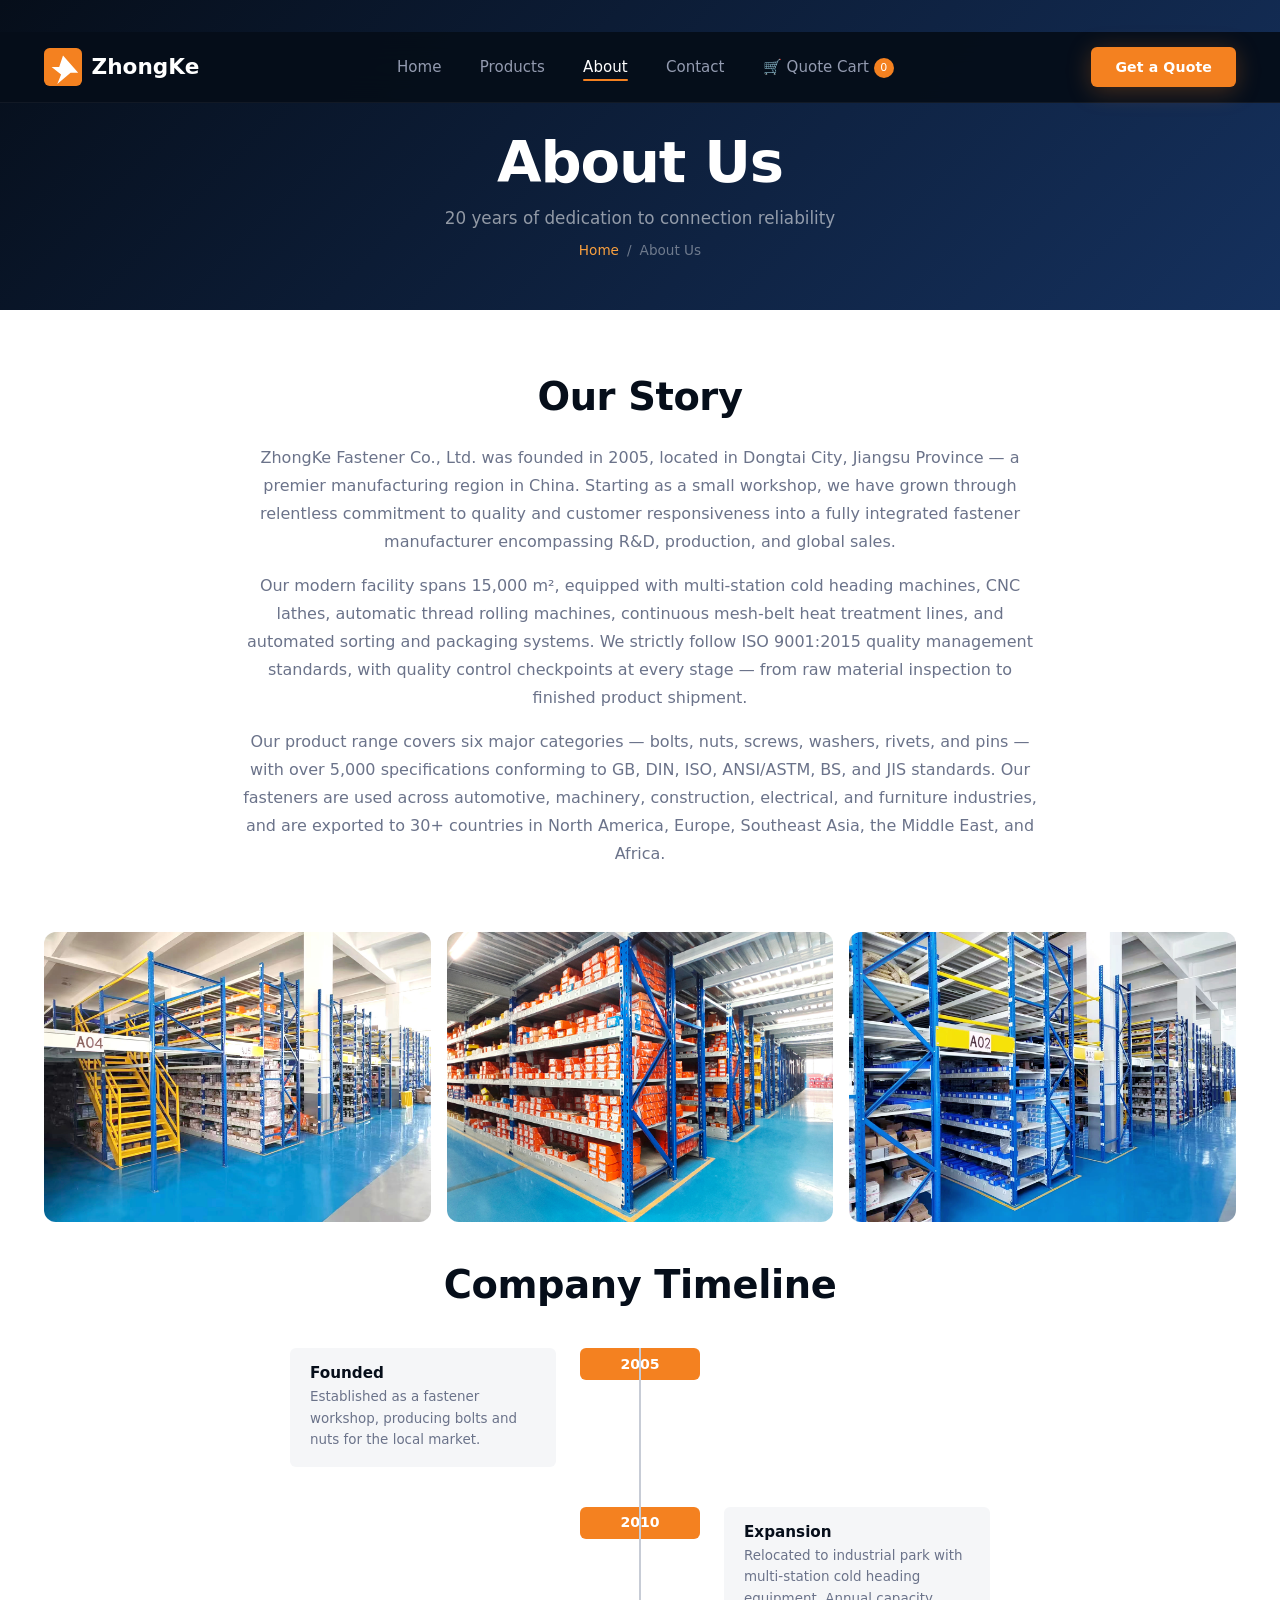
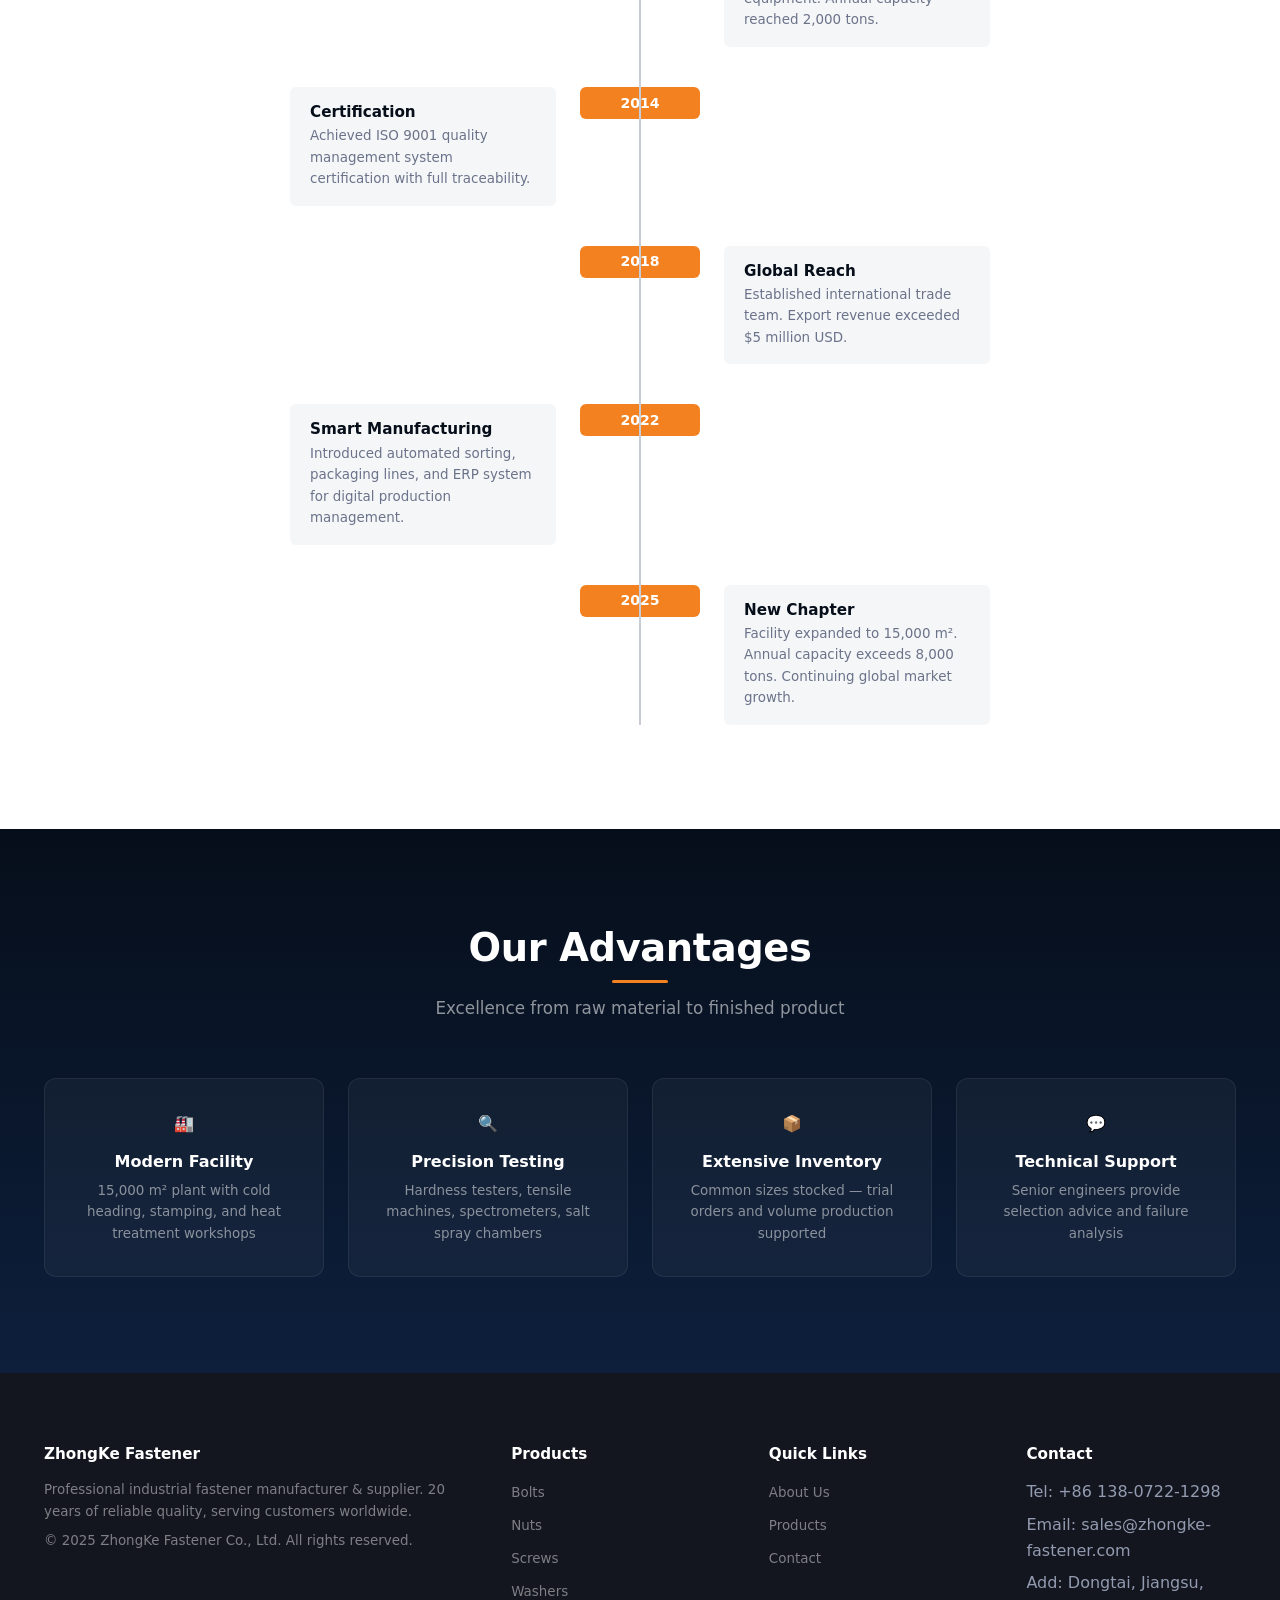
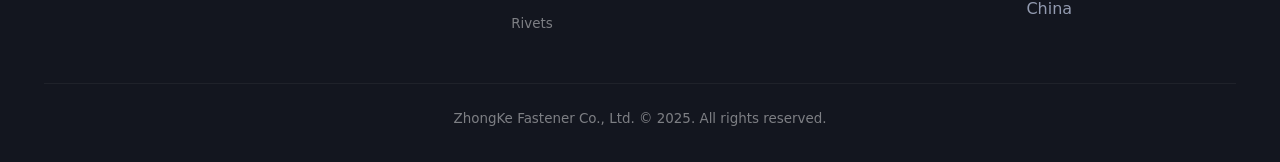
==== commit 612d6cd3: "Add real warehouse photos to homepage and about page - 3 warehouse/facility photos added (compressed" ====
--- a/about.html
+++ b/about.html
@@ -4,6 +4,8 @@
   <meta charset="UTF-8">
   <meta name="viewport" content="width=device-width, initial-scale=1.0">
   <meta name="description" content="About ZhongKe Fastener — Founded in 2005, professional fastener manufacturer. ISO 9001 certified, 15,000m² facility, exporting to 30+ countries.">
+  <link rel="icon" type="image/svg+xml" href="/favicon.svg">
+  <link rel="apple-touch-icon" sizes="180x180" href="/favicon.svg">
   <title>About Us | ZhongKe Fastener</title>
   <link rel="stylesheet" href="css/style.css">
 </head>
@@ -48,6 +50,13 @@
         <p>ZhongKe Fastener Co., Ltd. was founded in 2005, located in Dongtai City, Jiangsu Province — a premier manufacturing region in China. Starting as a small workshop, we have grown through relentless commitment to quality and customer responsiveness into a fully integrated fastener manufacturer encompassing R&D, production, and global sales.</p>
         <p>Our modern facility spans 15,000 m², equipped with multi-station cold heading machines, CNC lathes, automatic thread rolling machines, continuous mesh-belt heat treatment lines, and automated sorting and packaging systems. We strictly follow ISO 9001:2015 quality management standards, with quality control checkpoints at every stage — from raw material inspection to finished product shipment.</p>
         <p>Our product range covers six major categories — bolts, nuts, screws, washers, rivets, and pins — with over 5,000 specifications conforming to GB, DIN, ISO, ANSI/ASTM, BS, and JIS standards. Our fasteners are used across automotive, machinery, construction, electrical, and furniture industries, and are exported to 30+ countries in North America, Europe, Southeast Asia, the Middle East, and Africa.</p>
+      </div>
+
+      <!-- Factory Photos -->
+      <div class="factory-gallery" style="display:grid;grid-template-columns:repeat(3,1fr);gap:16px;margin-bottom:2.5rem;">
+        <div style="border-radius:12px;overflow:hidden;aspect-ratio:4/3;"><img src="images/factory/warehouse-1.jpg" alt="ZhongKe warehouse inventory" loading="lazy" style="width:100%;height:100%;object-fit:cover;"></div>
+        <div style="border-radius:12px;overflow:hidden;aspect-ratio:4/3;"><img src="images/factory/warehouse-2.jpg" alt="ZhongKe warehouse shelves" loading="lazy" style="width:100%;height:100%;object-fit:cover;"></div>
+        <div style="border-radius:12px;overflow:hidden;aspect-ratio:4/3;"><img src="images/factory/warehouse-3.jpg" alt="ZhongKe warehouse stock" loading="lazy" style="width:100%;height:100%;object-fit:cover;"></div>
       </div>
 
       <h2 style="text-align:center;margin-bottom:2.5rem;">Company Timeline</h2>
--- a/css/style.css
+++ b/css/style.css
@@ -405,8 +405,10 @@
 .product-detail-cards { display: grid; grid-template-columns: repeat(2, 1fr); gap: 1.5rem; }
 .prod-detail-card { background: var(--white); border: 1px solid var(--gray-100); border-radius: var(--radius-lg); padding: 1.8rem; box-shadow: var(--shadow-sm); transition: all var(--transition); display: flex; gap: 1.5rem; }
 .prod-detail-card:hover { box-shadow: var(--shadow); border-color: var(--gray-200); }
-.prod-detail-card .prod-thumb { width: 100px; height: 100px; background: var(--gray-50); border-radius: var(--radius); display: flex; align-items: center; justify-content: center; flex-shrink: 0; border: 1px solid var(--gray-100); }
-.prod-detail-card .prod-thumb svg { width: 48px; height: 48px; color: var(--orange); }
+.prod-detail-card .prod-thumb { width: 120px; height: 120px; border-radius: var(--radius); display: flex; align-items: center; justify-content: center; flex-shrink: 0; border: 1px solid var(--gray-100); position: relative; overflow: hidden; }
+.prod-detail-card .prod-thumb::after { content:''; position:absolute; inset:0; background: linear-gradient(180deg, rgba(255,255,255,0.1) 0%, transparent 50%, rgba(0,0,0,0.15) 100%); pointer-events:none; z-index:1; }
+.prod-detail-card .prod-thumb svg { width: 56px; height: 56px; color: rgba(255,255,255,0.9); filter: drop-shadow(0 2px 4px rgba(0,0,0,0.3)); position: relative; z-index: 2; }
+.prod-detail-card .prod-thumb img { width: 100%; height: 100%; object-fit: cover; position: relative; z-index: 2; }
 .prod-detail-card .prod-info h3 { font-size: 1.05rem; margin-bottom: 0.4rem; }
 .prod-detail-card .prod-info p { font-size: 0.84rem; color: var(--gray-500); margin-bottom: 0.5rem; }
 .prod-specs { display: flex; flex-wrap: wrap; gap: 0.3rem; margin-bottom: 0.75rem; }
@@ -634,12 +636,31 @@
   content: ''; position: absolute; inset: 0;
   background: linear-gradient(180deg, transparent 60%, rgba(6,14,26,0.6) 100%);
 }
-.showcase-img.metal-1 { background: linear-gradient(135deg, #5a6477 0%, #7a8497 30%, #50576b 60%, #3a4255 100%); }
-.showcase-img.metal-2 { background: linear-gradient(135deg, #6b738a 0%, #8a92a3 30%, #50576b 60%, #2a3244 100%); }
-.showcase-img.metal-3 { background: linear-gradient(135deg, #4a5468 0%, #6b738a 35%, #3a4255 65%, #232836 100%); }
-.showcase-img.metal-4 { background: linear-gradient(135deg, #7a8497 0%, #939bb0 30%, #5a6477 60%, #3a4a5a 100%); }
-.showcase-img.metal-5 { background: linear-gradient(135deg, #5a6477 0%, #7a8490 30%, #4a5468 60%, #2a3548 100%); }
-.showcase-img.metal-6 { background: linear-gradient(135deg, #6b758a 0%, #8a94a3 30%, #555f6b 60%, #3a4555 100%); }
+/* Premium Metallic Placeholders — 6 real metal finishes */
+.showcase-img.metal-1 { background:
+  radial-gradient(ellipse at 30% 20%, rgba(255,255,255,0.35) 0%, transparent 60%),
+  radial-gradient(ellipse at 70% 80%, rgba(200,210,220,0.2) 0%, transparent 50%),
+  linear-gradient(150deg, #d4d9e0 0%, #b8bec6 25%, #e8ebef 45%, #9ba3ad 65%, #c8cdd4 85%, #8e96a0 100%); }
+.showcase-img.metal-2 { background:
+  radial-gradient(ellipse at 25% 25%, rgba(255,255,255,0.4) 0%, transparent 55%),
+  radial-gradient(ellipse at 75% 70%, rgba(240,240,245,0.25) 0%, transparent 50%),
+  linear-gradient(155deg, #e0e3e8 0%, #c4cad2 20%, #f0f2f5 40%, #b0b7c0 60%, #d5d9df 80%, #9ea5b0 100%); }
+.showcase-img.metal-3 { background:
+  radial-gradient(ellipse at 35% 30%, rgba(80,85,95,0.3) 0%, transparent 60%),
+  radial-gradient(ellipse at 60% 75%, rgba(40,45,55,0.2) 0%, transparent 50%),
+  linear-gradient(145deg, #3d4248 0%, #555b63 30%, #2f3339 55%, #484d55 75%, #25282e 100%); }
+.showcase-img.metal-4 { background:
+  radial-gradient(ellipse at 30% 22%, rgba(255,200,140,0.3) 0%, transparent 55%),
+  radial-gradient(ellipse at 65% 80%, rgba(200,150,90,0.15) 0%, transparent 50%),
+  linear-gradient(140deg, #c4a265 0%, #d4b878 25%, #b89450 50%, #e0c890 70%, #a07830 100%); }
+.showcase-img.metal-5 { background:
+  radial-gradient(ellipse at 28% 25%, rgba(255,255,255,0.5) 0%, transparent 50%),
+  radial-gradient(ellipse at 70% 75%, rgba(180,195,210,0.3) 0%, transparent 50%),
+  linear-gradient(150deg, #e8ecf0 0%, #cfd6dd 22%, #f5f6f8 44%, #bec5ce 60%, #dde2e7 80%, #a8b0ba 100%); }
+.showcase-img.metal-6 { background:
+  radial-gradient(ellipse at 32% 28%, rgba(120,100,180,0.25) 0%, transparent 55%),
+  radial-gradient(ellipse at 65% 78%, rgba(80,60,140,0.15) 0%, transparent 50%),
+  linear-gradient(140deg, #4a3f6b 0%, #5d5285 25%, #3b3058 50%, #6b5e95 70%, #2e2445 100%); }
 .showcase-img .img-label {
   position: absolute; bottom: 0.8rem; left: 0.8rem; z-index: 1;
   background: var(--orange); color: #fff; padding: 0.25rem 0.75rem;
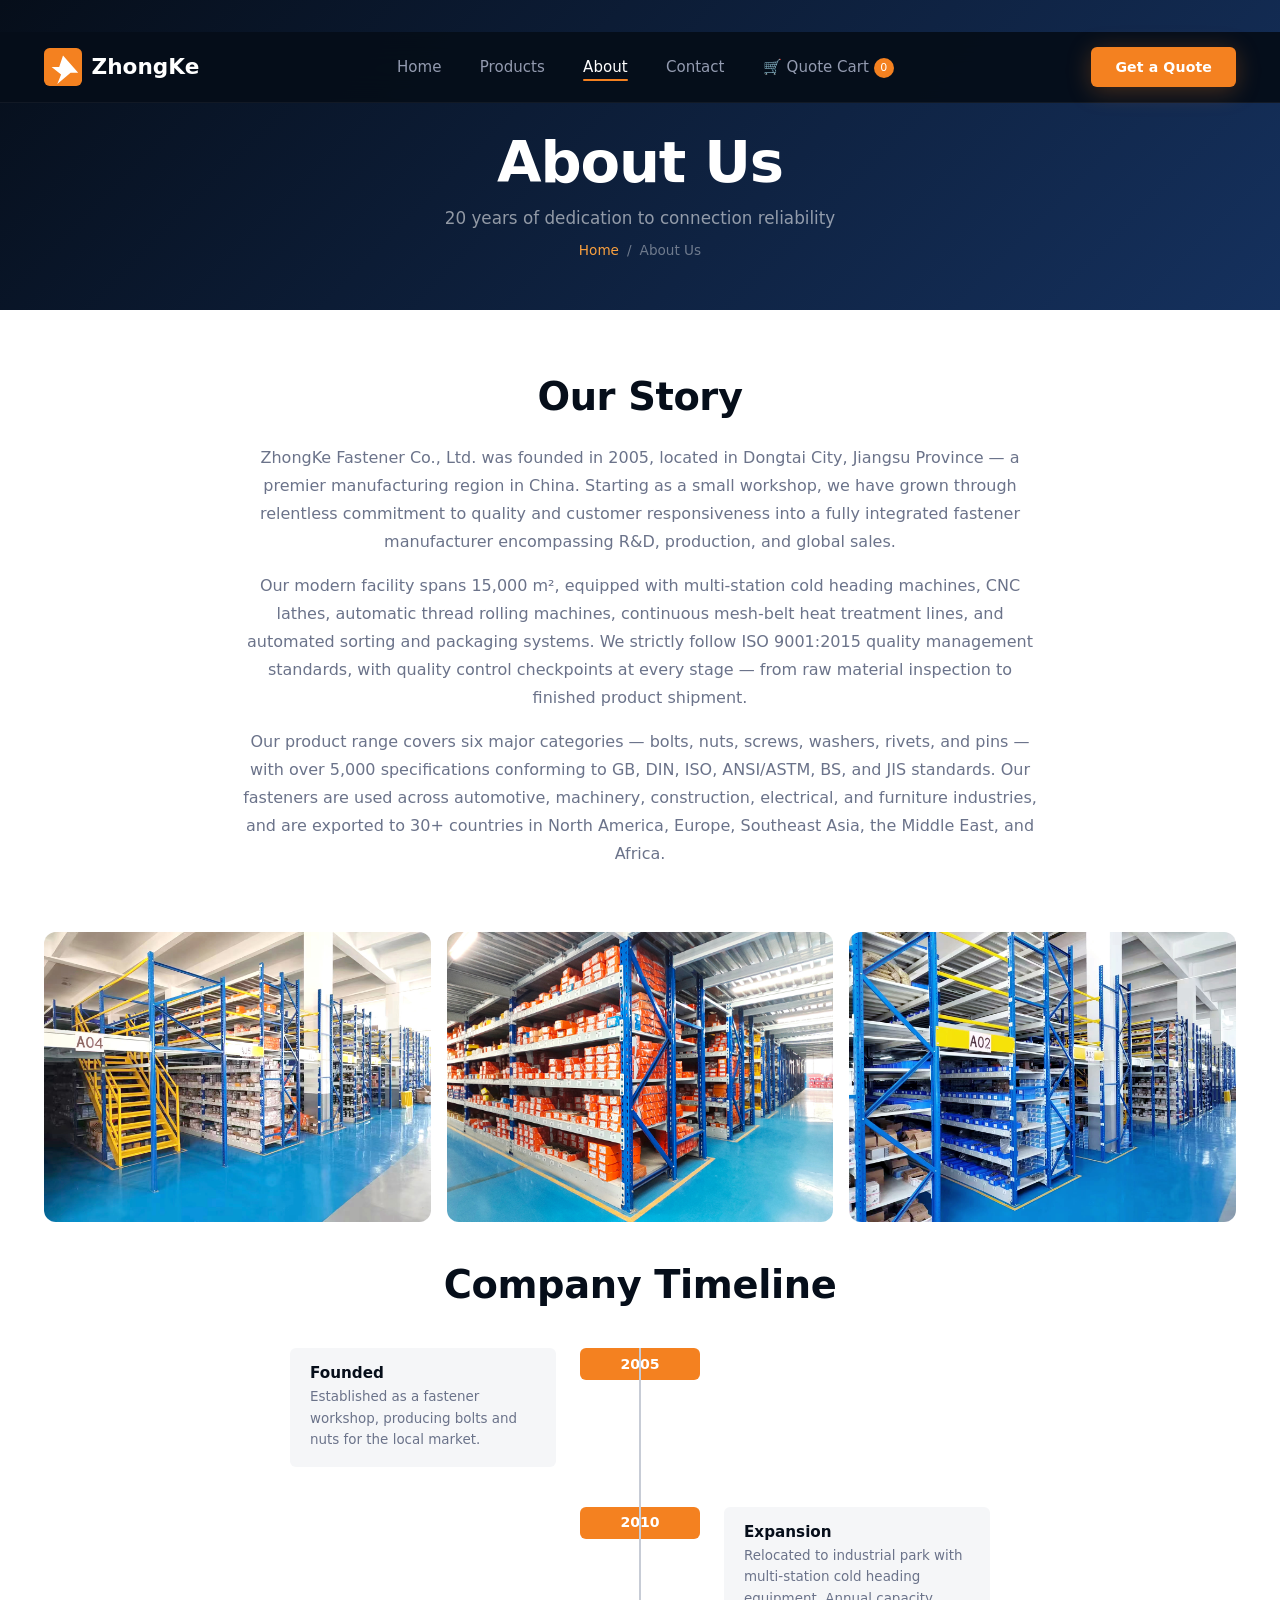
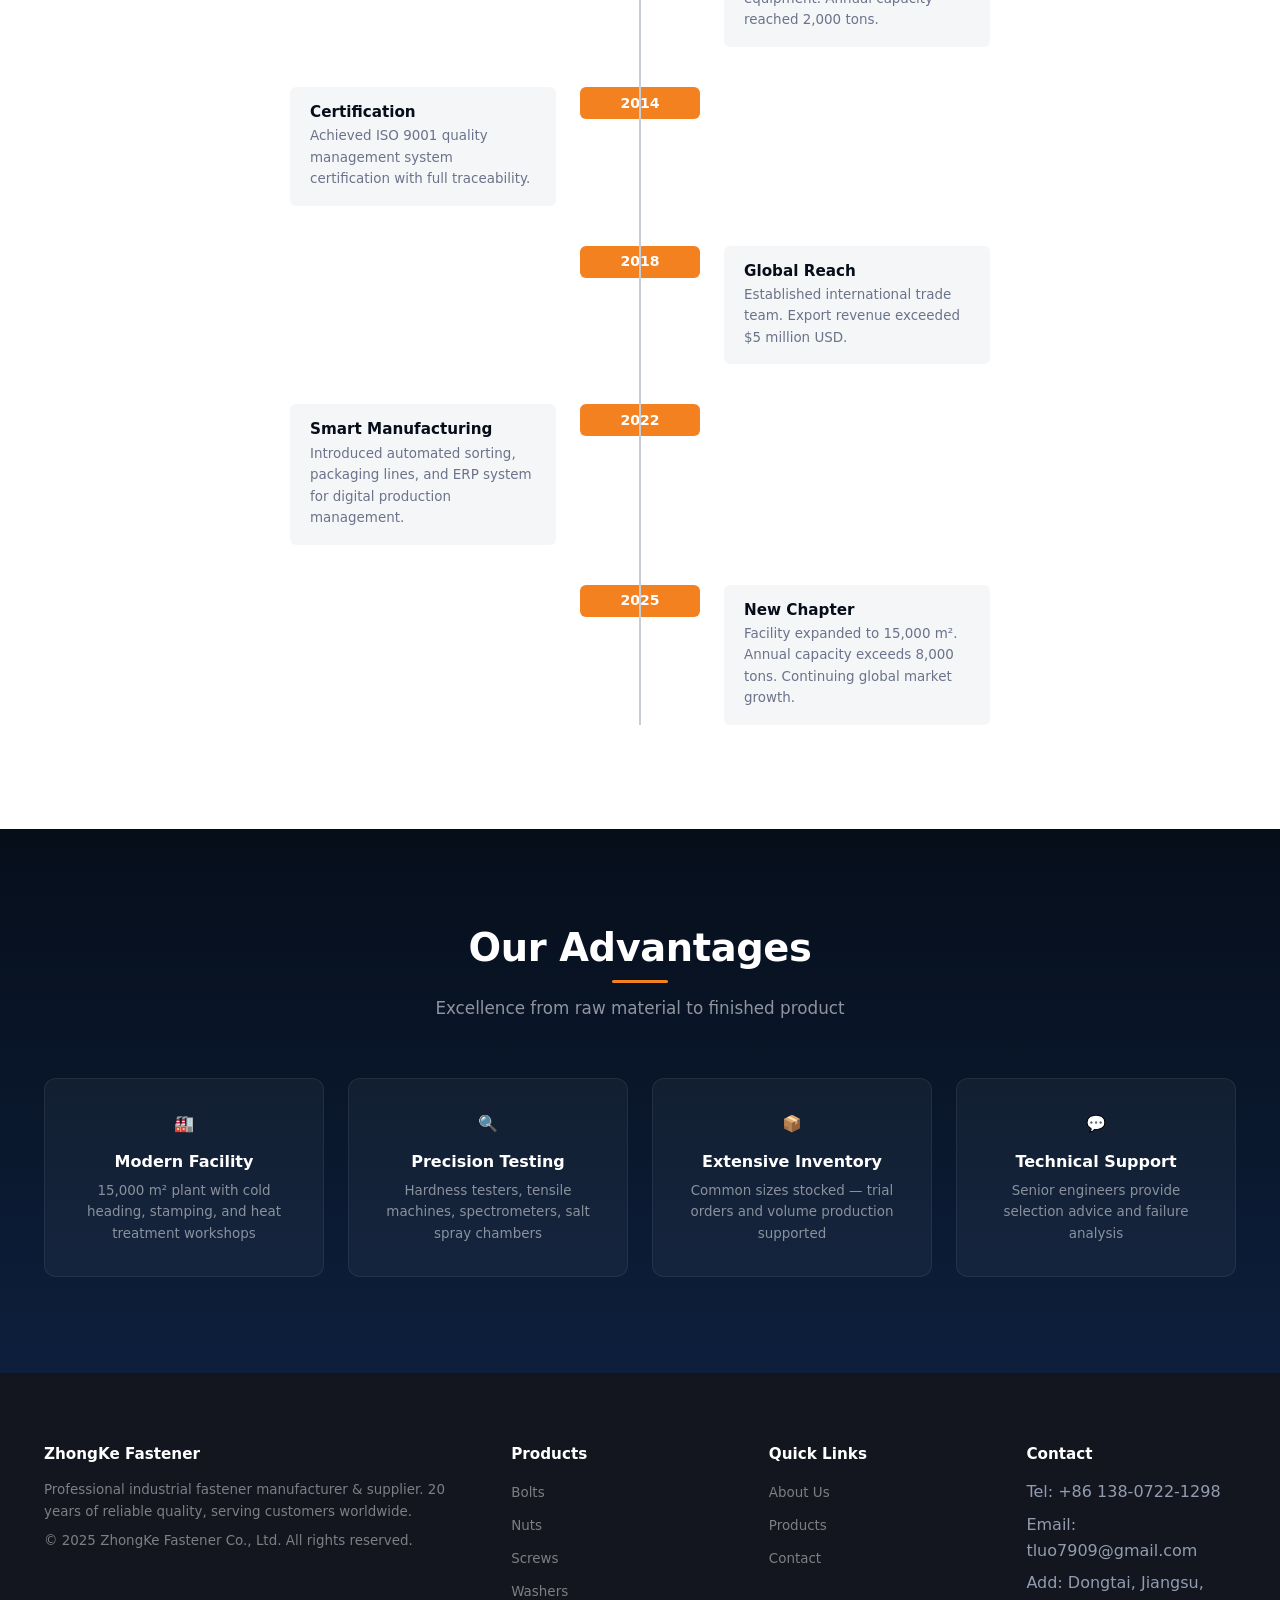
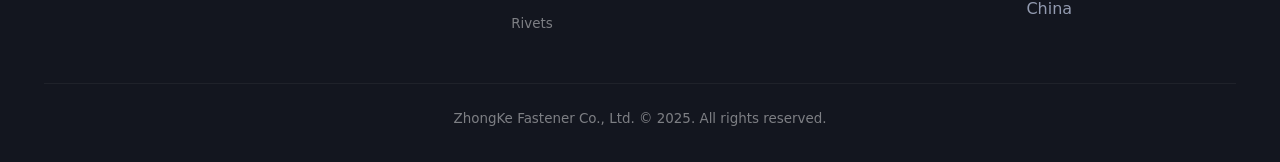
==== commit da1c7877: "Fix all email addresses to real Gmail (tluo7909@gmail.com)" ====
--- a/about.html
+++ b/about.html
@@ -174,7 +174,7 @@
           <h4>Contact</h4>
           <ul class="footer-links">
             <li>Tel: +86 138-0722-1298</li>
-            <li>Email: sales@zhongke-fastener.com</li>
+            <li>Email: tluo7909@gmail.com</li>
             <li>Add: Dongtai, Jiangsu, China</li>
           </ul>
         </div>
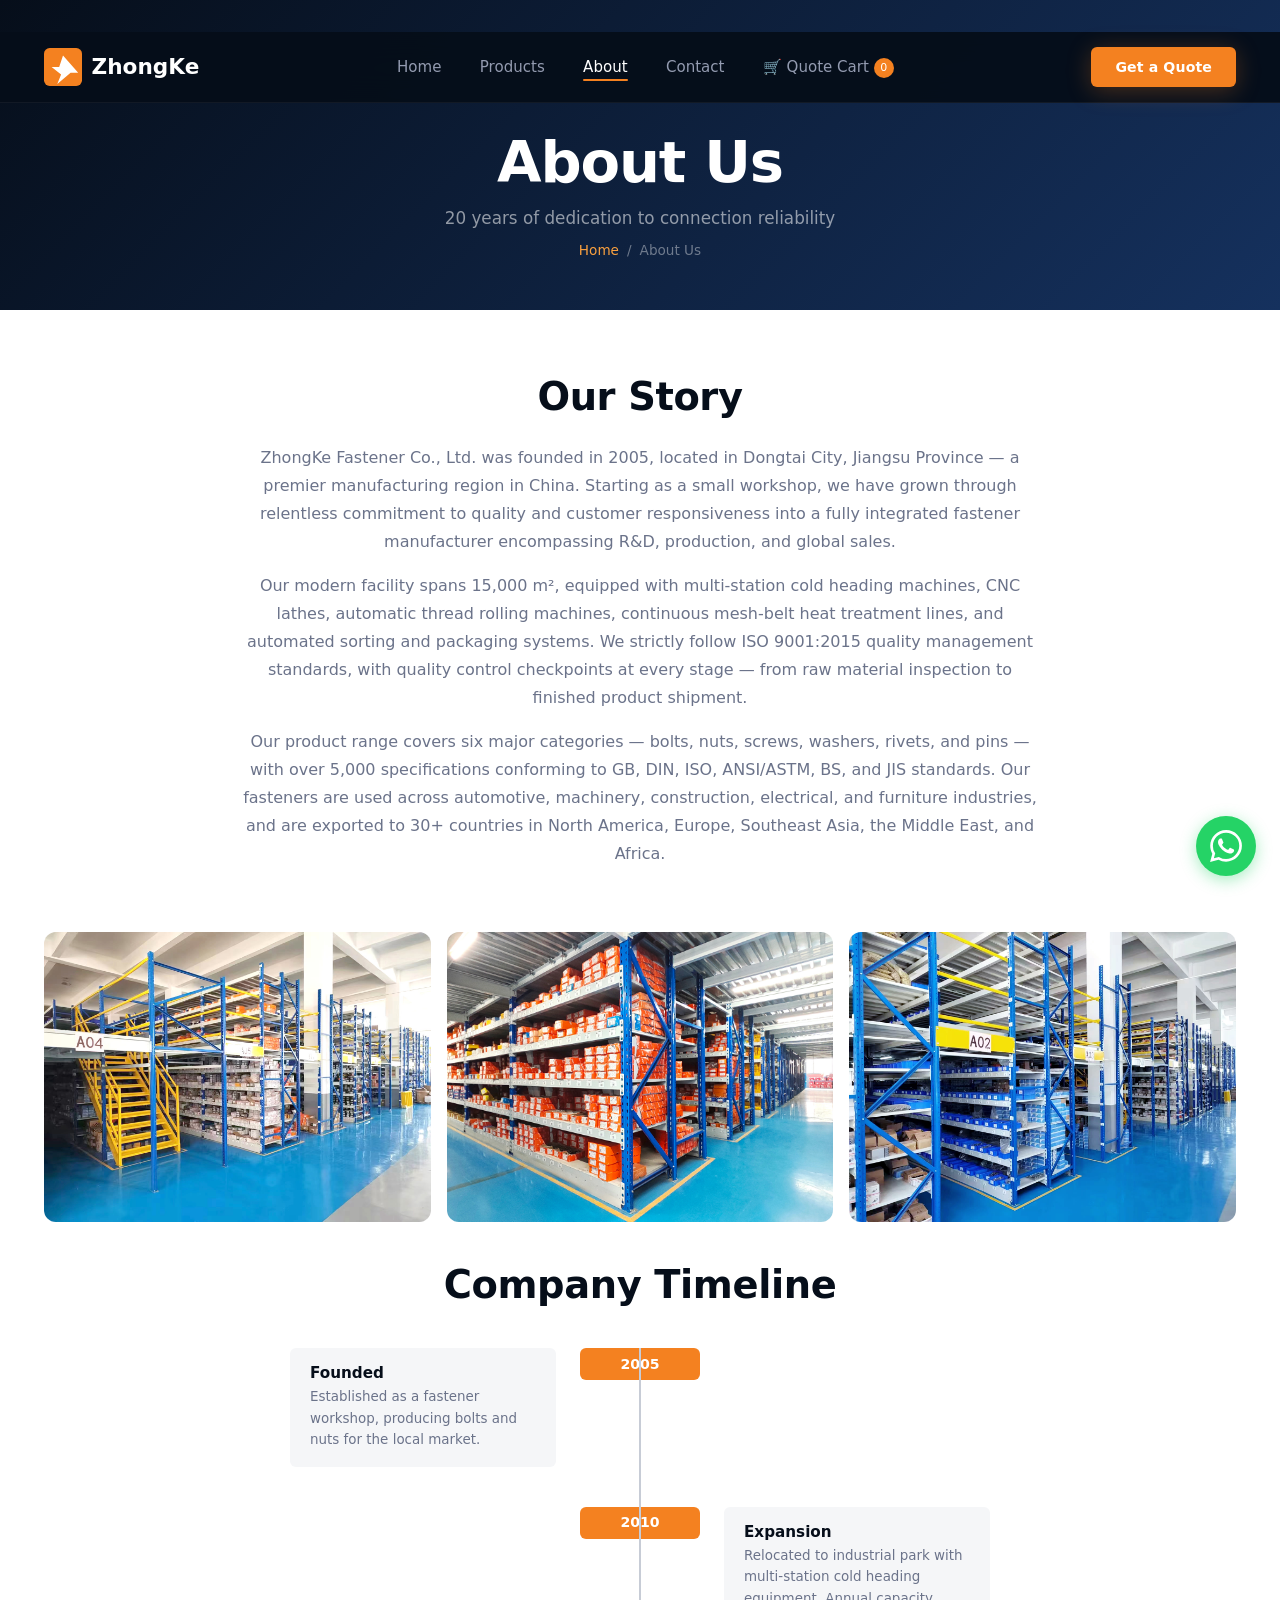
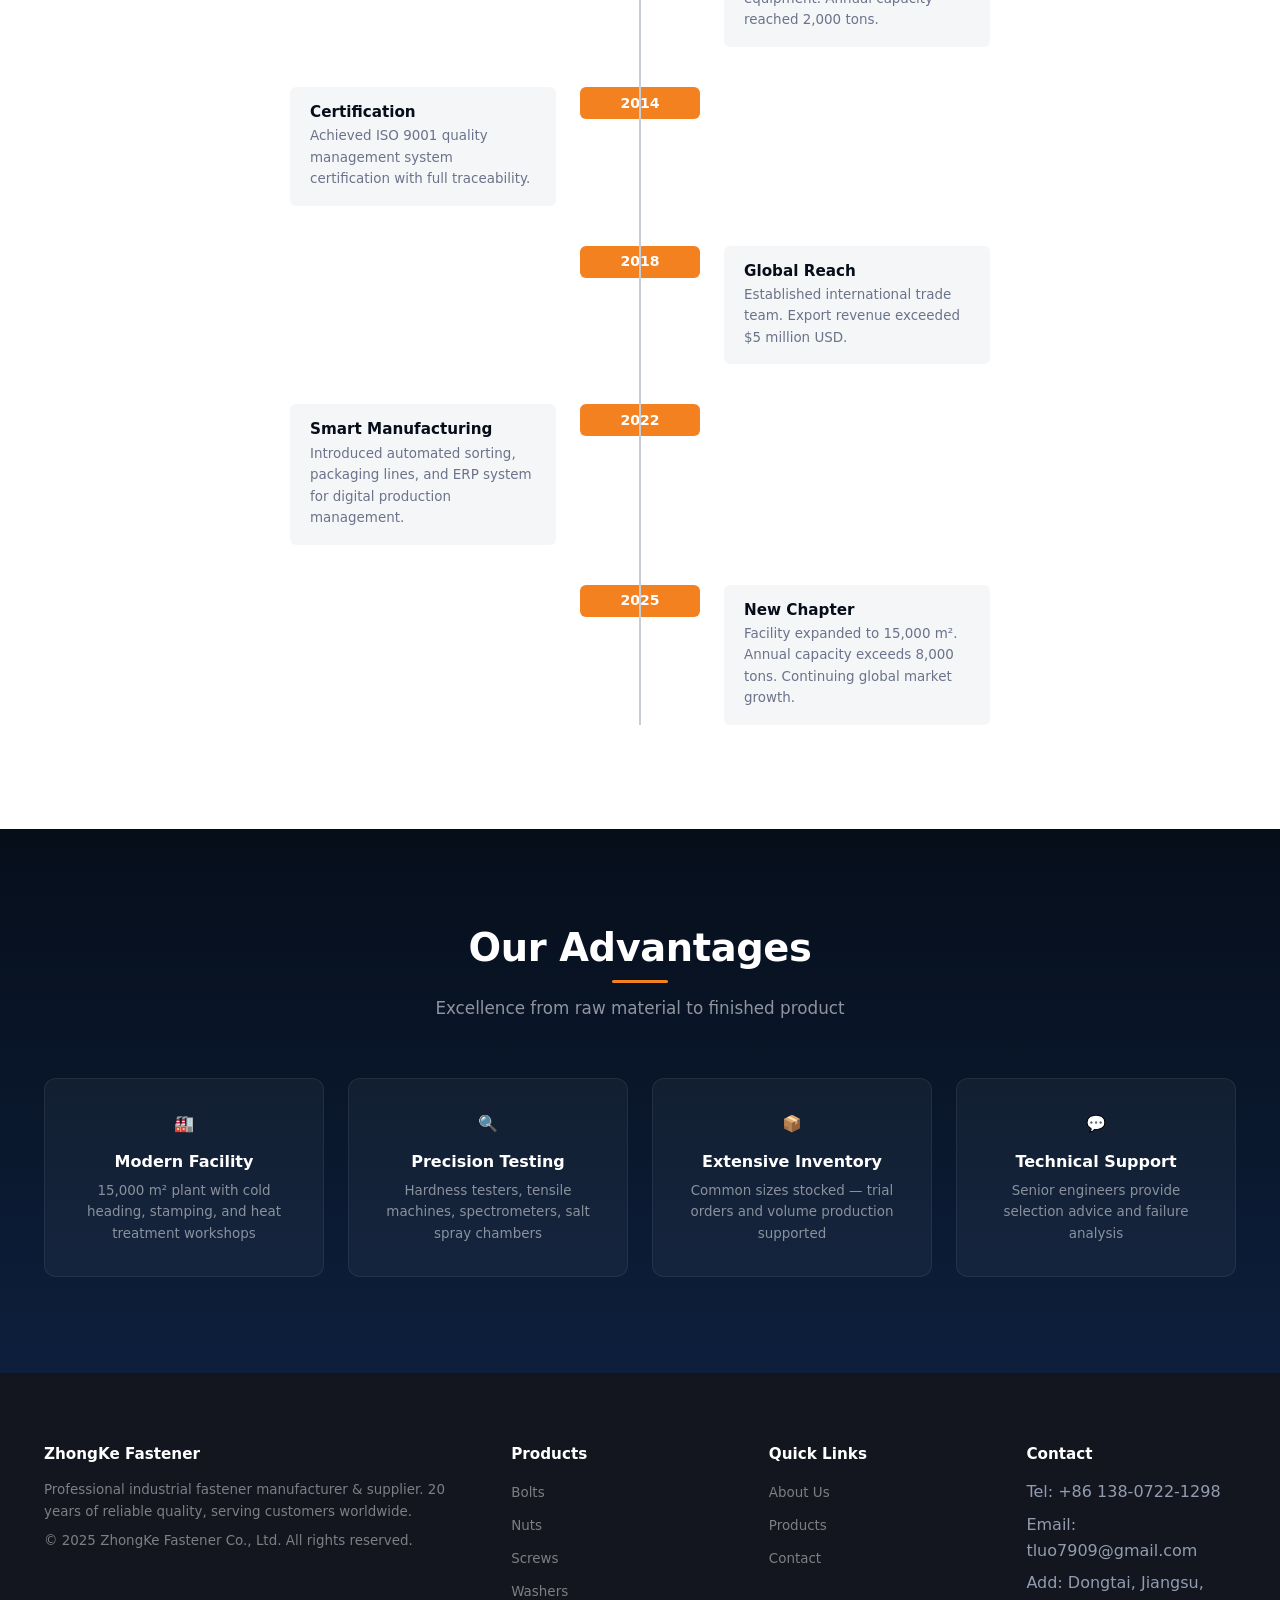
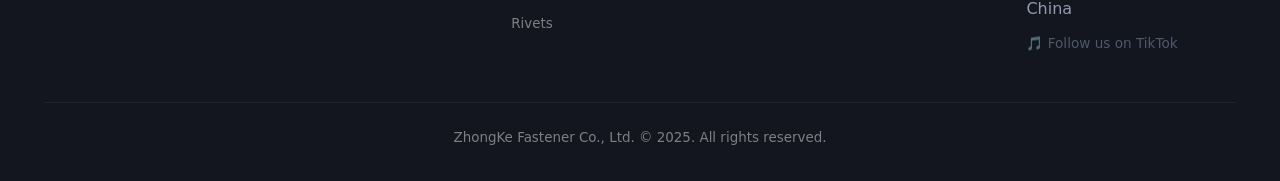
==== commit 39d2ab7c: "Add WhatsApp floating button, TikTok footer link, GA4 tracking - WhatsApp green floating button on a" ====
--- a/about.html
+++ b/about.html
@@ -176,6 +176,7 @@
             <li>Tel: +86 138-0722-1298</li>
             <li>Email: tluo7909@gmail.com</li>
             <li>Add: Dongtai, Jiangsu, China</li>
+            <li style="margin-top:0.5rem;"><a href="https://www.tiktok.com/@zhongke_fastener" target="_blank" rel="noopener" style="color:var(--gray-600);text-decoration:none;font-size:0.85rem;">🎵 Follow us on TikTok</a></li>
           </ul>
         </div>
       </div>
@@ -189,4 +190,8 @@
 
   <script src="js/cart.js"></script>
   <script src="js/main.js"></script>
+<!-- WhatsApp Float -->
+<a href="https://wa.me/8613807221298" class="whatsapp-float" target="_blank" rel="noopener" aria-label="Chat on WhatsApp"><svg viewBox="0 0 24 24" width="32" height="32"><path d="M17.472 14.382c-.297-.149-1.758-.867-2.03-.967-.273-.099-.471-.148-.67.15-.197.297-.767.966-.94 1.164-.173.199-.347.223-.644.075-.297-.15-1.255-.463-2.39-1.475-.883-.788-1.48-1.761-1.653-2.059-.173-.297-.018-.458.13-.606.134-.133.298-.347.446-.52.149-.174.198-.298.298-.497.099-.198.05-.371-.025-.52-.075-.149-.669-1.612-.916-2.207-.242-.579-.487-.5-.669-.51-.173-.008-.371-.01-.57-.01-.198 0-.52.074-.792.372-.272.297-1.04 1.016-1.04 2.479 0 1.462 1.065 2.875 1.213 3.074.149.198 2.096 3.2 5.077 4.487.709.306 1.262.489 1.694.625.712.227 1.36.195 1.871.118.571-.085 1.758-.719 2.006-1.413.248-.694.248-1.289.173-1.413-.074-.124-.272-.198-.57-.347m-5.421 7.403h-.004a9.87 9.87 0 01-5.031-1.378l-.361-.214-3.741.982.998-3.648-.235-.374a9.86 9.86 0 01-1.51-5.26c.001-5.45 4.436-9.884 9.888-9.884 2.64 0 5.122 1.03 6.988 2.898a9.825 9.825 0 012.893 6.994c-.003 5.45-4.437 9.884-9.885 9.884m8.413-18.297A11.815 11.815 0 0012.05 0C5.495 0 .16 5.335.157 11.892c0 2.096.547 4.142 1.588 5.945L.057 24l6.305-1.654a11.882 11.882 0 005.683 1.448h.005c6.554 0 11.89-5.335 11.893-11.893a11.821 11.821 0 00-3.48-8.413z" fill="white"/></svg></a>
+<script async src="https://www.googletagmanager.com/gtag/js?id=G-PLACEHOLDER"></script><script>window.dataLayer=window.dataLayer||[];function gtag(){dataLayer.push(arguments);}gtag("js",new Date());gtag("config","G-PLACEHOLDER");</script>
+</body>
 </html>
--- a/css/style.css
+++ b/css/style.css
@@ -725,3 +725,28 @@
   .footer-grid { grid-template-columns: 1fr; }
   .catalog-features { flex-direction: column; align-items: center; gap: 1rem; }
 }
+
+/* WhatsApp Floating Button */
+.whatsapp-float {
+  position: fixed; bottom: 24px; right: 24px; z-index: 9999;
+  width: 60px; height: 60px; background: #25D366; border-radius: 50%;
+  display: flex; align-items: center; justify-content: center;
+  box-shadow: 0 4px 16px rgba(37,211,102,0.4); cursor: pointer;
+  transition: all 0.25s; animation: bounce 2s infinite;
+}
+.whatsapp-float:hover { transform: scale(1.1); box-shadow: 0 6px 24px rgba(37,211,102,0.55); }
+.whatsapp-float svg { width: 32px; height: 32px; fill: #fff; }
+.whatsapp-tooltip {
+  position: fixed; bottom: 92px; right: 24px; z-index: 9999;
+  background: #fff; color: #333; padding: 10px 16px; border-radius: 8px;
+  font-size: 0.85rem; font-weight: 600; box-shadow: 0 2px 12px rgba(0,0,0,0.15);
+  white-space: nowrap; pointer-events: none; opacity: 0; transition: opacity 0.3s;
+}
+.whatsapp-tooltip.show { opacity: 1; }
+@keyframes bounce {
+  0%, 100% { transform: translateY(0); }
+  50% { transform: translateY(-6px); }
+}
+/* TikTok social icon */
+.social-link { display: inline-flex; align-items: center; gap: 6px; color: var(--gray-600); text-decoration: none; font-size: 0.85rem; transition: color 0.2s; }
+.social-link:hover { color: var(--orange); }
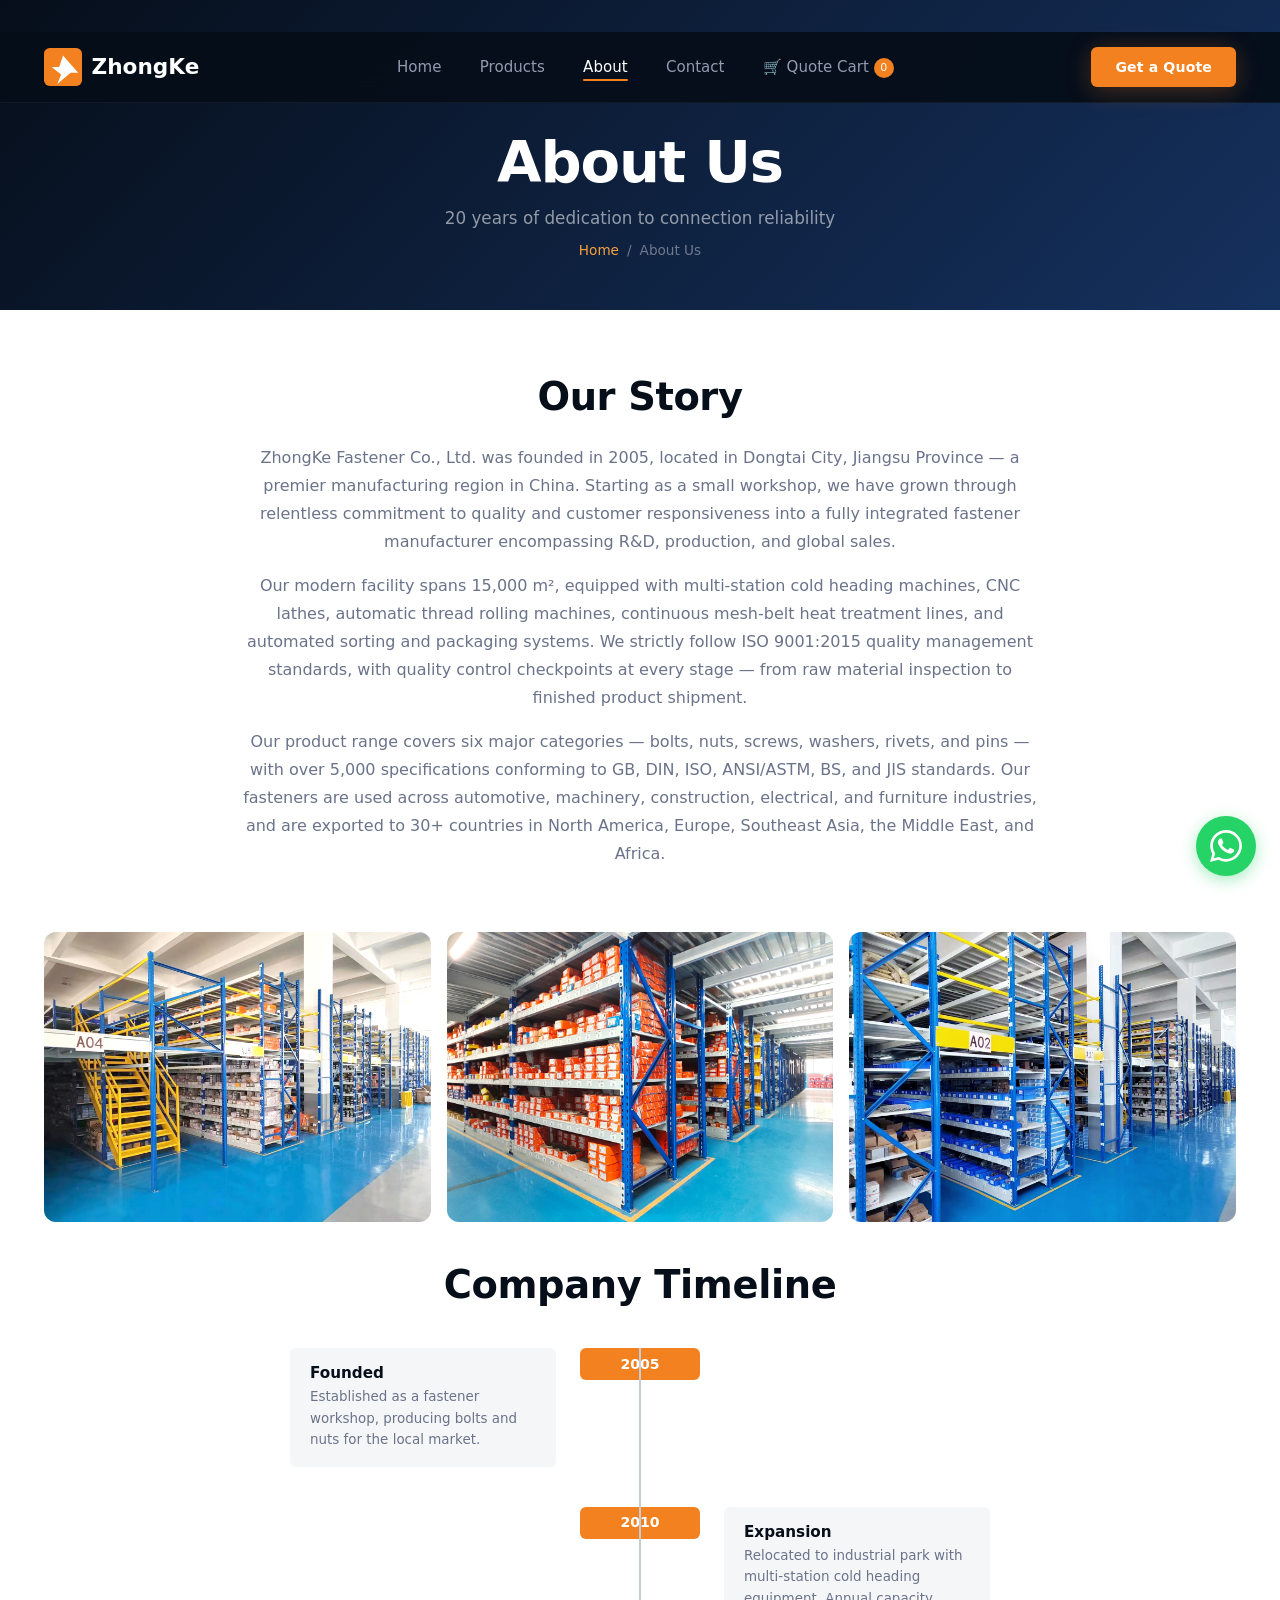
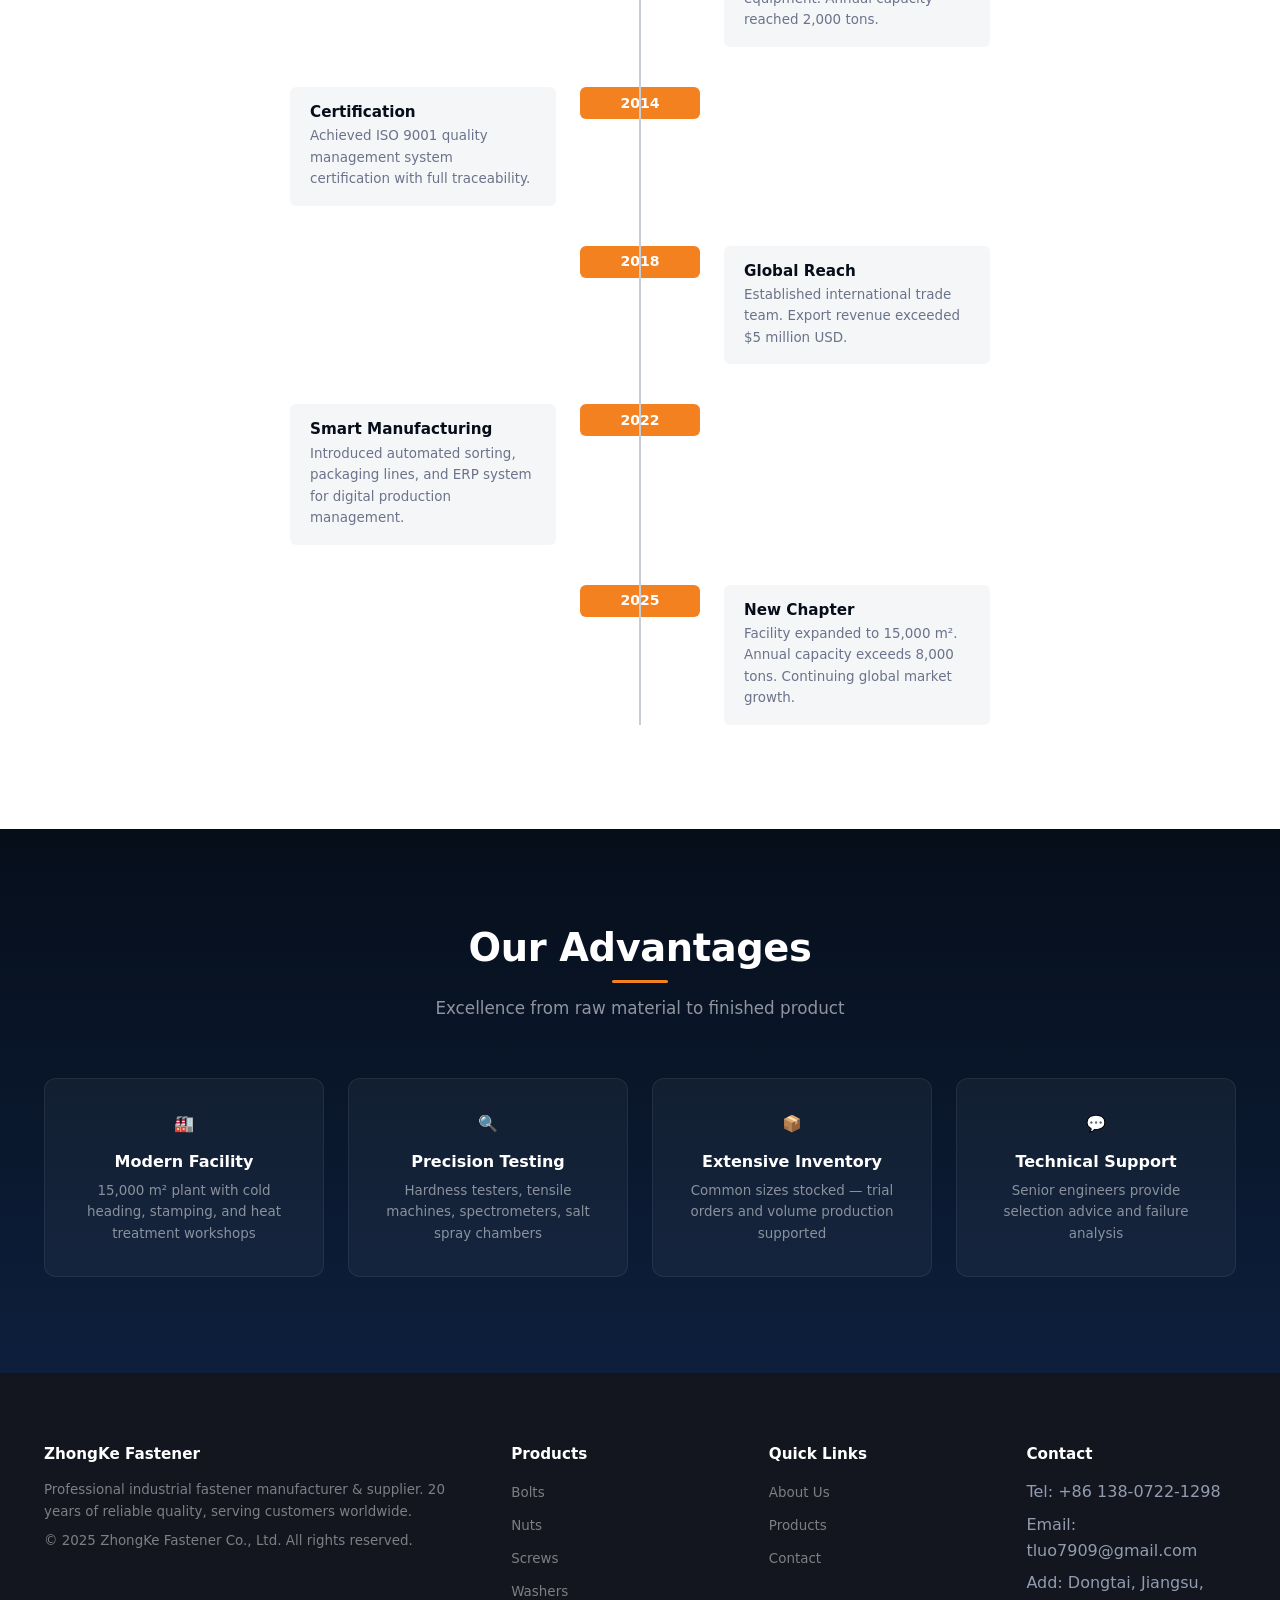
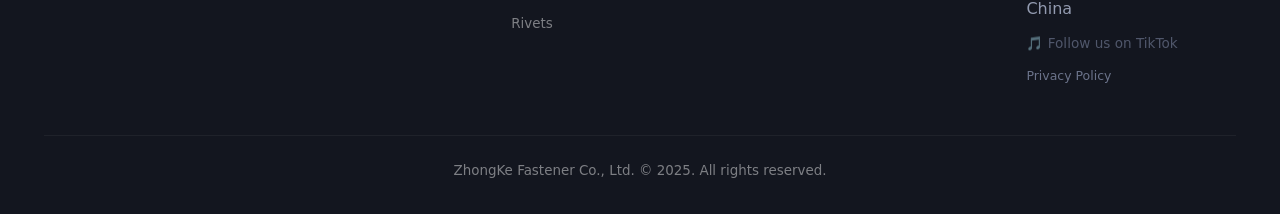
==== commit 21d78b90: "Final polish: SVG contact icons, Google Maps, privacy page, 404 page, mobile trust bar - Contact pag" ====
--- a/about.html
+++ b/about.html
@@ -176,7 +176,7 @@
             <li>Tel: +86 138-0722-1298</li>
             <li>Email: tluo7909@gmail.com</li>
             <li>Add: Dongtai, Jiangsu, China</li>
-            <li style="margin-top:0.5rem;"><a href="https://www.tiktok.com/@zhongke_fastener" target="_blank" rel="noopener" style="color:var(--gray-600);text-decoration:none;font-size:0.85rem;">🎵 Follow us on TikTok</a></li>
+            <li style="margin-top:0.5rem;"><a href="https://www.tiktok.com/@zhongke_fastener" target="_blank" rel="noopener" style="color:var(--gray-600);text-decoration:none;font-size:0.85rem;">🎵 Follow us on TikTok</a></li><li><a href="privacy.html" style="color:var(--gray-500);text-decoration:none;font-size:0.78rem;">Privacy Policy</a></li>
           </ul>
         </div>
       </div>
@@ -192,6 +192,6 @@
   <script src="js/main.js"></script>
 <!-- WhatsApp Float -->
 <a href="https://wa.me/8613807221298" class="whatsapp-float" target="_blank" rel="noopener" aria-label="Chat on WhatsApp"><svg viewBox="0 0 24 24" width="32" height="32"><path d="M17.472 14.382c-.297-.149-1.758-.867-2.03-.967-.273-.099-.471-.148-.67.15-.197.297-.767.966-.94 1.164-.173.199-.347.223-.644.075-.297-.15-1.255-.463-2.39-1.475-.883-.788-1.48-1.761-1.653-2.059-.173-.297-.018-.458.13-.606.134-.133.298-.347.446-.52.149-.174.198-.298.298-.497.099-.198.05-.371-.025-.52-.075-.149-.669-1.612-.916-2.207-.242-.579-.487-.5-.669-.51-.173-.008-.371-.01-.57-.01-.198 0-.52.074-.792.372-.272.297-1.04 1.016-1.04 2.479 0 1.462 1.065 2.875 1.213 3.074.149.198 2.096 3.2 5.077 4.487.709.306 1.262.489 1.694.625.712.227 1.36.195 1.871.118.571-.085 1.758-.719 2.006-1.413.248-.694.248-1.289.173-1.413-.074-.124-.272-.198-.57-.347m-5.421 7.403h-.004a9.87 9.87 0 01-5.031-1.378l-.361-.214-3.741.982.998-3.648-.235-.374a9.86 9.86 0 01-1.51-5.26c.001-5.45 4.436-9.884 9.888-9.884 2.64 0 5.122 1.03 6.988 2.898a9.825 9.825 0 012.893 6.994c-.003 5.45-4.437 9.884-9.885 9.884m8.413-18.297A11.815 11.815 0 0012.05 0C5.495 0 .16 5.335.157 11.892c0 2.096.547 4.142 1.588 5.945L.057 24l6.305-1.654a11.882 11.882 0 005.683 1.448h.005c6.554 0 11.89-5.335 11.893-11.893a11.821 11.821 0 00-3.48-8.413z" fill="white"/></svg></a>
-<script async src="https://www.googletagmanager.com/gtag/js?id=G-PLACEHOLDER"></script><script>window.dataLayer=window.dataLayer||[];function gtag(){dataLayer.push(arguments);}gtag("js",new Date());gtag("config","G-PLACEHOLDER");</script>
+<script async src="https://www.googletagmanager.com/gtag/js?id=G-108Y2N6RFN"></script><script>window.dataLayer=window.dataLayer||[];function gtag(){dataLayer.push(arguments);}gtag("js",new Date());gtag("config","G-108Y2N6RFN");</script>
 </body>
 </html>
--- a/css/style.css
+++ b/css/style.css
@@ -593,8 +593,10 @@
 }
 
 @media (max-width: 768px) {
-  .trust-bar { display: none; }
-  .navbar { top: 0; }
+  .trust-bar { font-size: 0.65rem; padding: 4px 0; display: block; }
+  .trust-bar .container { justify-content: center; gap: 0.4rem; }
+  .trust-bar span { margin: 0 2px; }
+  .navbar { top: auto; }
   .nav-links { display: none; }
   .nav-links.open { display: flex; flex-direction: column; position: absolute; top: 70px; left: 0; right: 0; background: var(--blue-dark); padding: 1.5rem; gap: 1.2rem; border-bottom: 2px solid var(--orange); }
   .mobile-toggle { display: flex; }
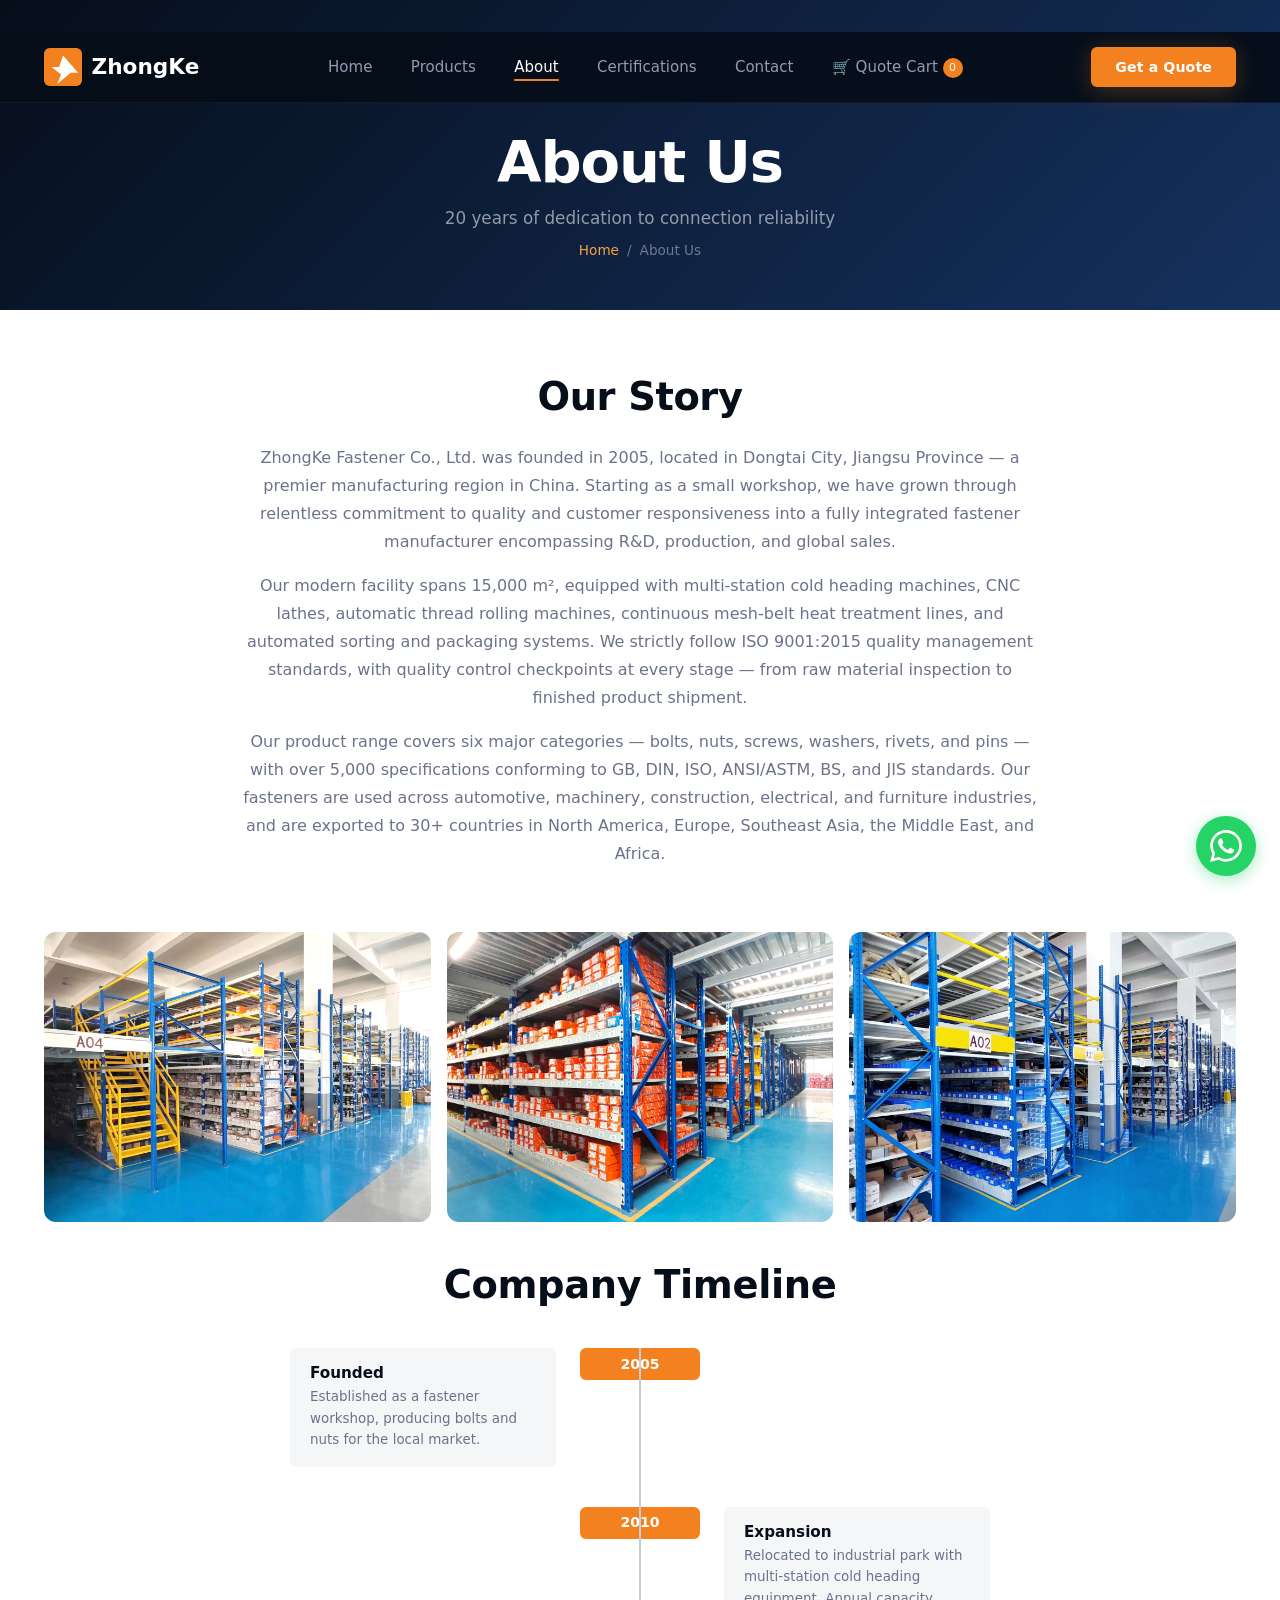
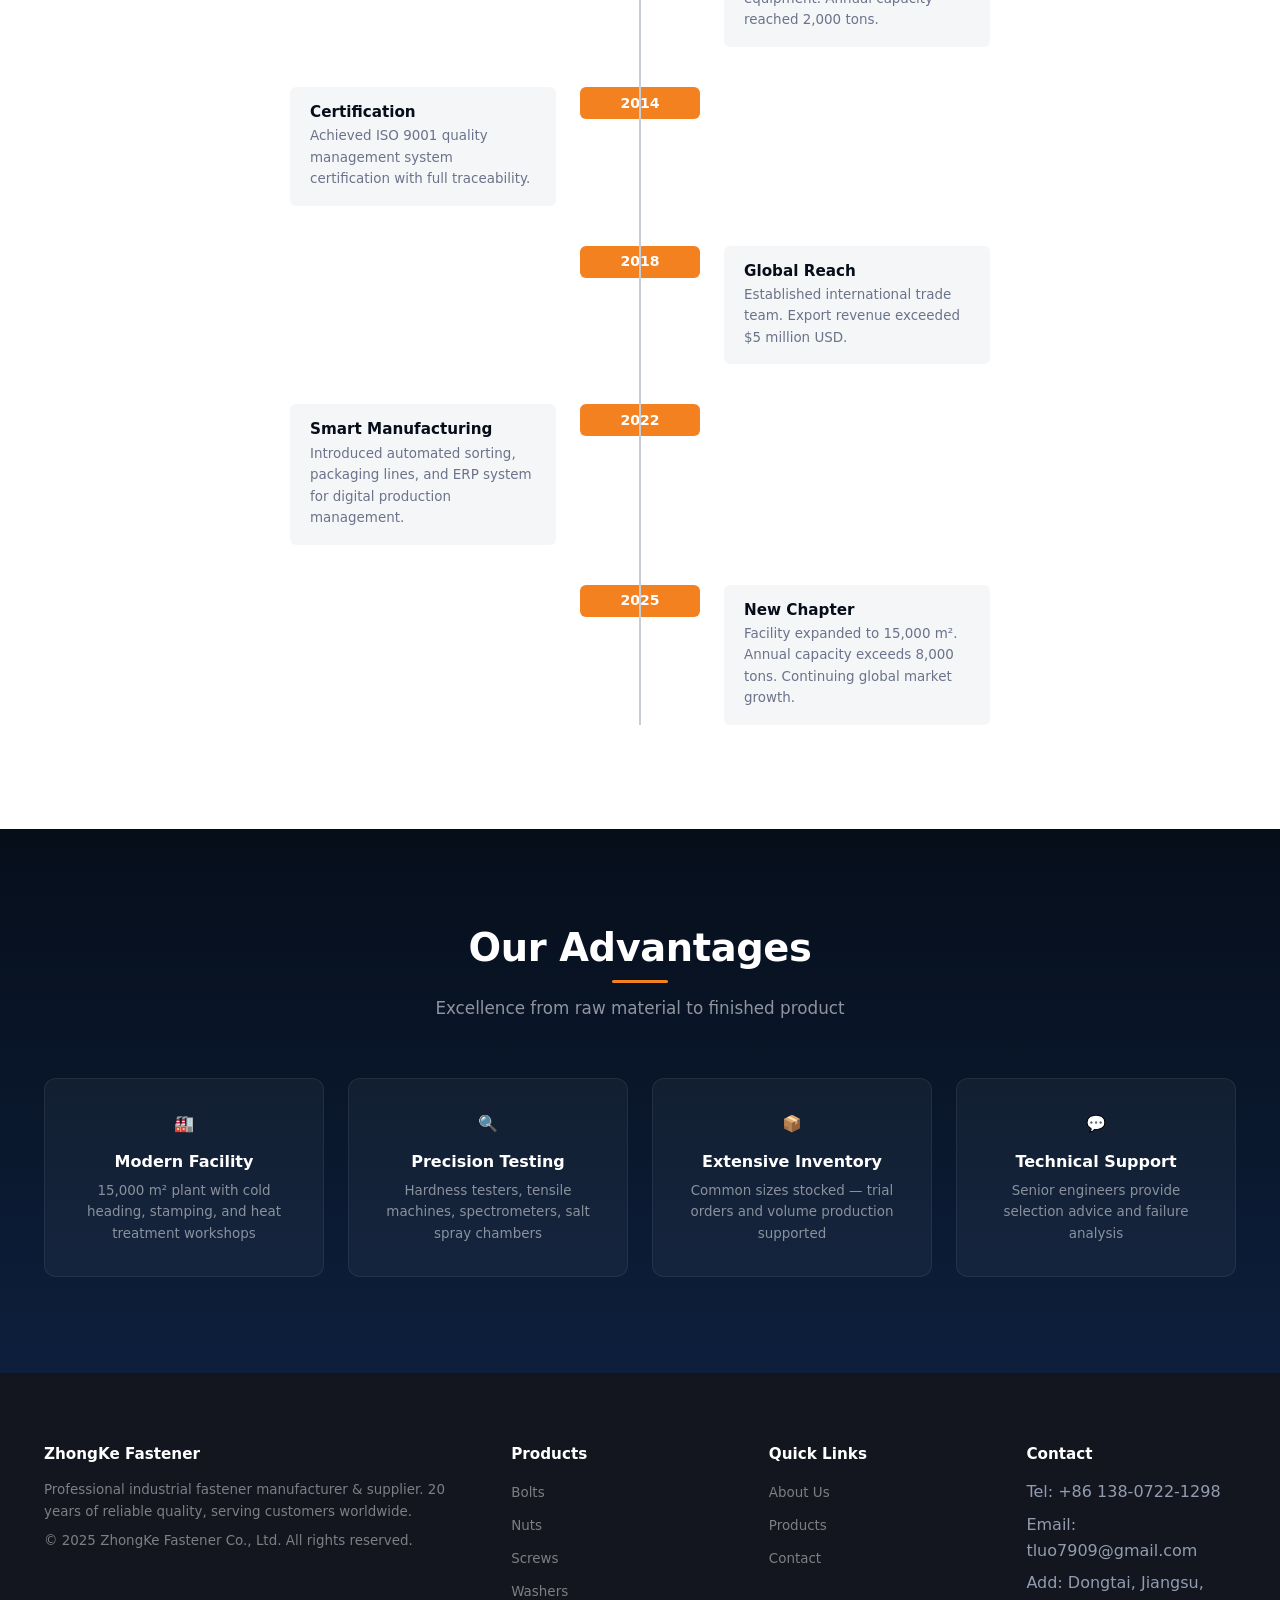
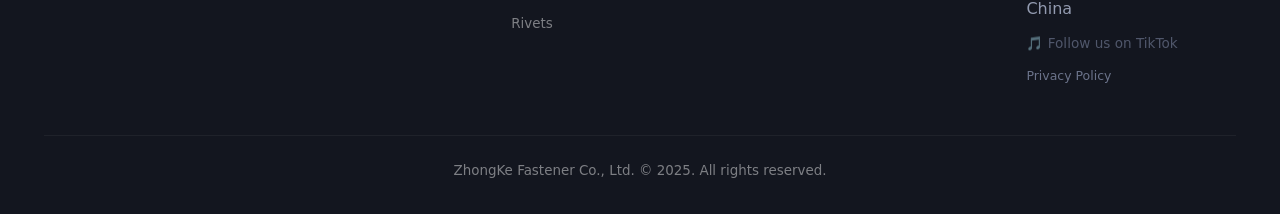
==== commit 91fffdfe: "Add Certifications page with compliance and quality documents showcase - New certifications.html: IS" ====
--- a/about.html
+++ b/about.html
@@ -21,6 +21,7 @@
         <li><a href="index.html">Home</a></li>
         <li><a href="products.html">Products</a></li>
         <li><a href="about.html" class="active">About</a></li>
+        <li><a href="certifications.html">Certifications</a></li>
         <li><a href="contact.html">Contact</a></li>
         <li><a href="cart.html" class="cart-nav-link">🛒 Quote Cart <span class="cart-badge" style="display:none;background:var(--orange);color:#fff;border-radius:50%;width:20px;height:20px;font-size:11px;align-items:center;justify-content:center;vertical-align:middle;">0</span></a></li>
       </ul>
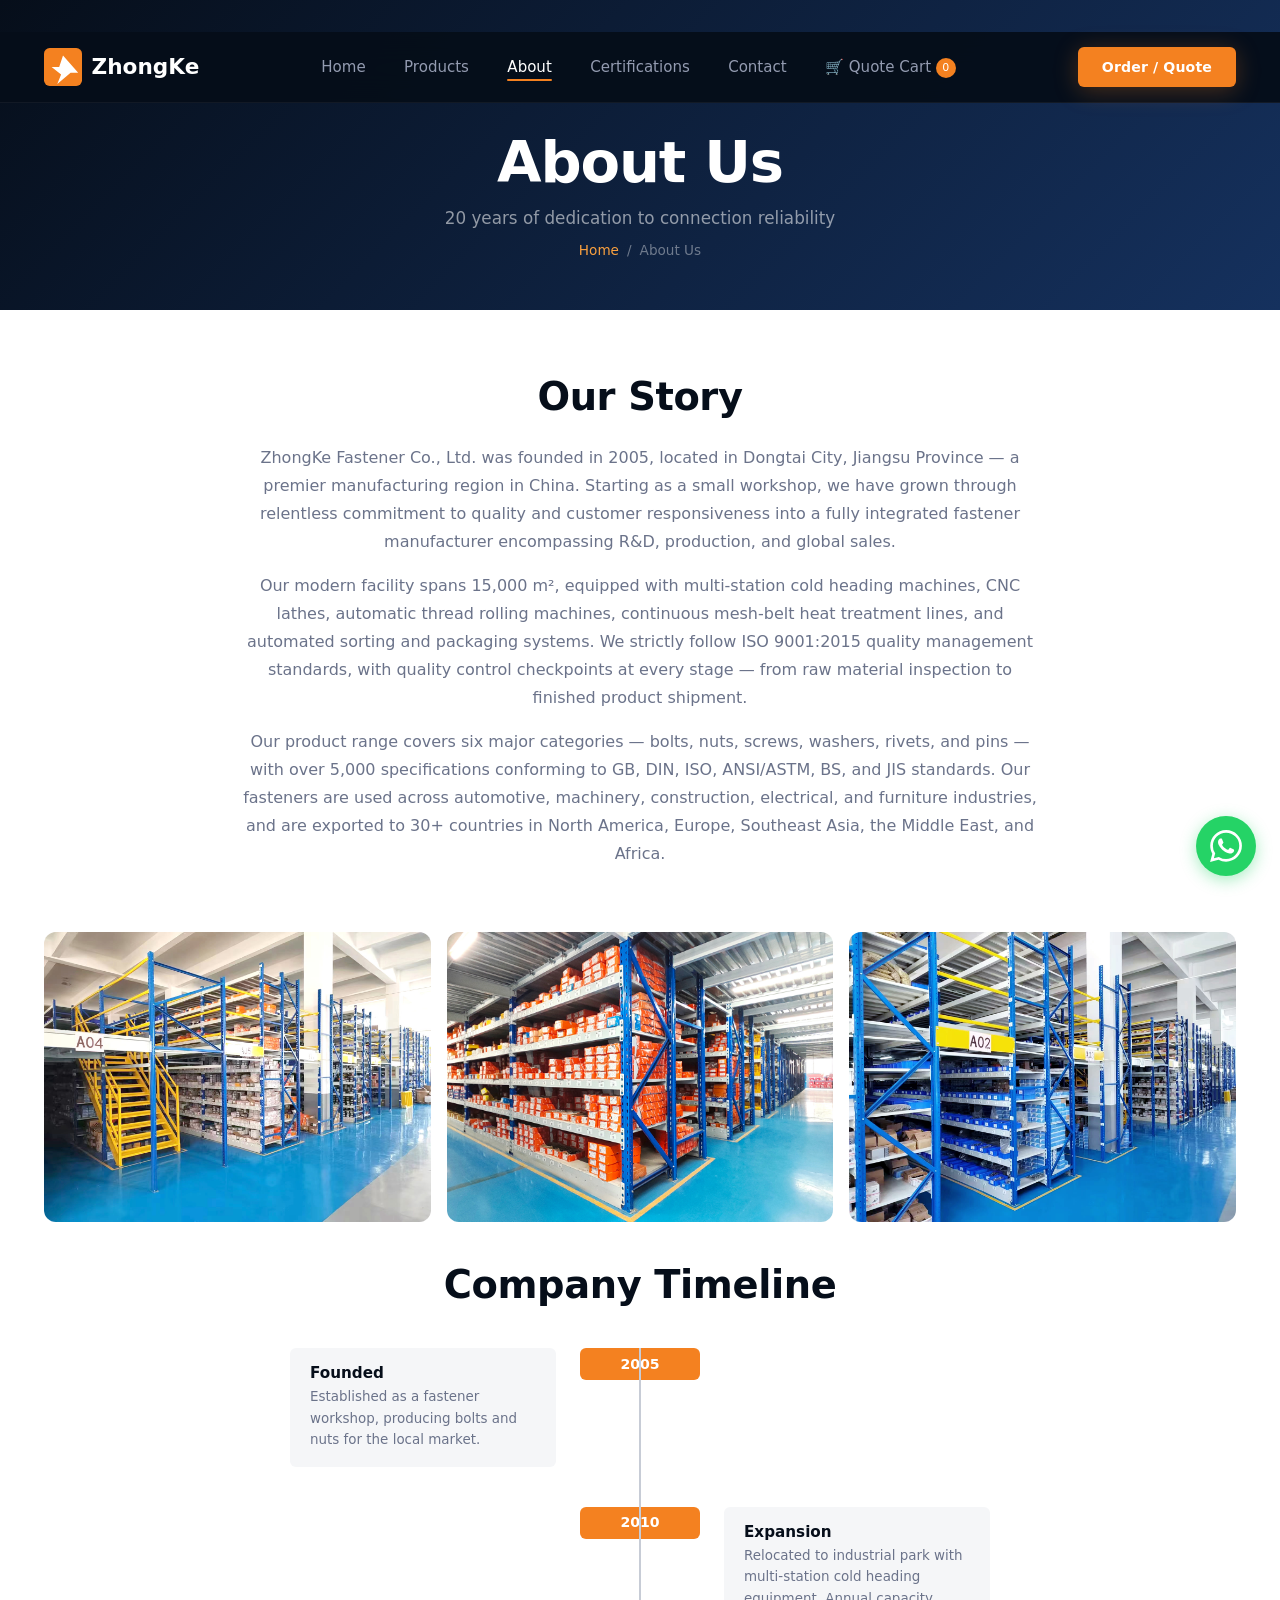
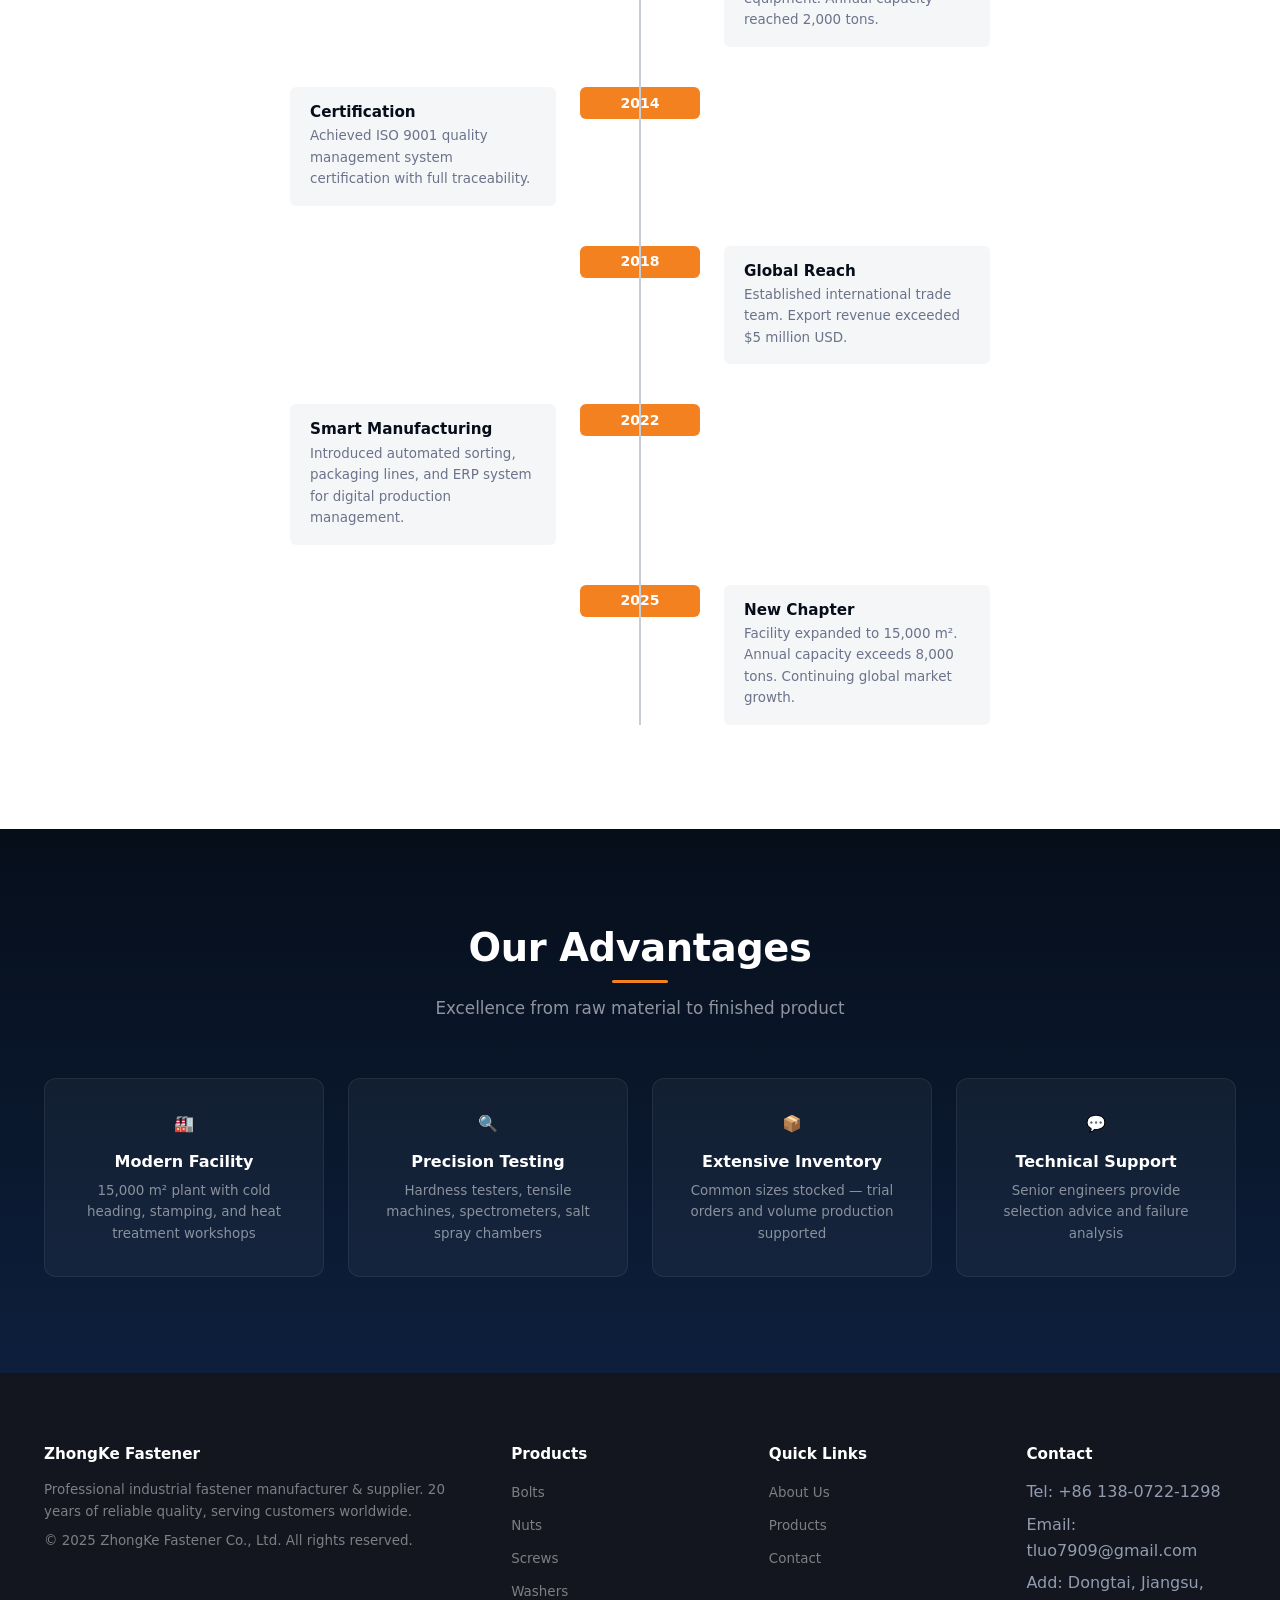
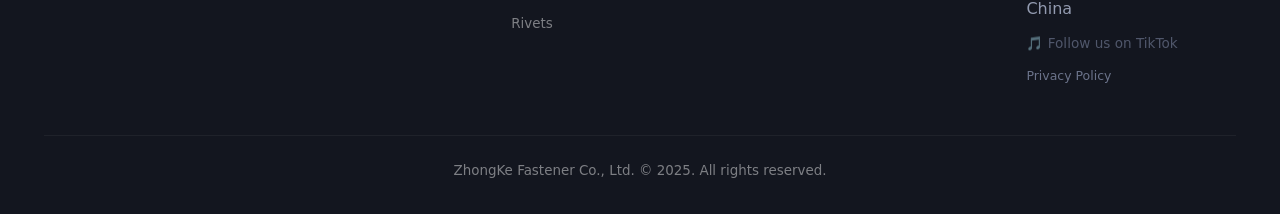
==== commit 23f092b2: "Show payment capability: How to Order section + PayPal trust badge - New 'How to Order' 3-step secti" ====
--- a/about.html
+++ b/about.html
@@ -26,7 +26,7 @@
         <li><a href="cart.html" class="cart-nav-link">🛒 Quote Cart <span class="cart-badge" style="display:none;background:var(--orange);color:#fff;border-radius:50%;width:20px;height:20px;font-size:11px;align-items:center;justify-content:center;vertical-align:middle;">0</span></a></li>
       </ul>
       <div class="nav-cta">
-        <a href="contact.html" class="btn btn-primary">Get a Quote</a>
+        <a href="contact.html" class="btn btn-primary">Order / Quote</a>
       </div>
       <button class="mobile-toggle" id="mobileToggle" aria-label="Menu">
         <span></span><span></span><span></span>
